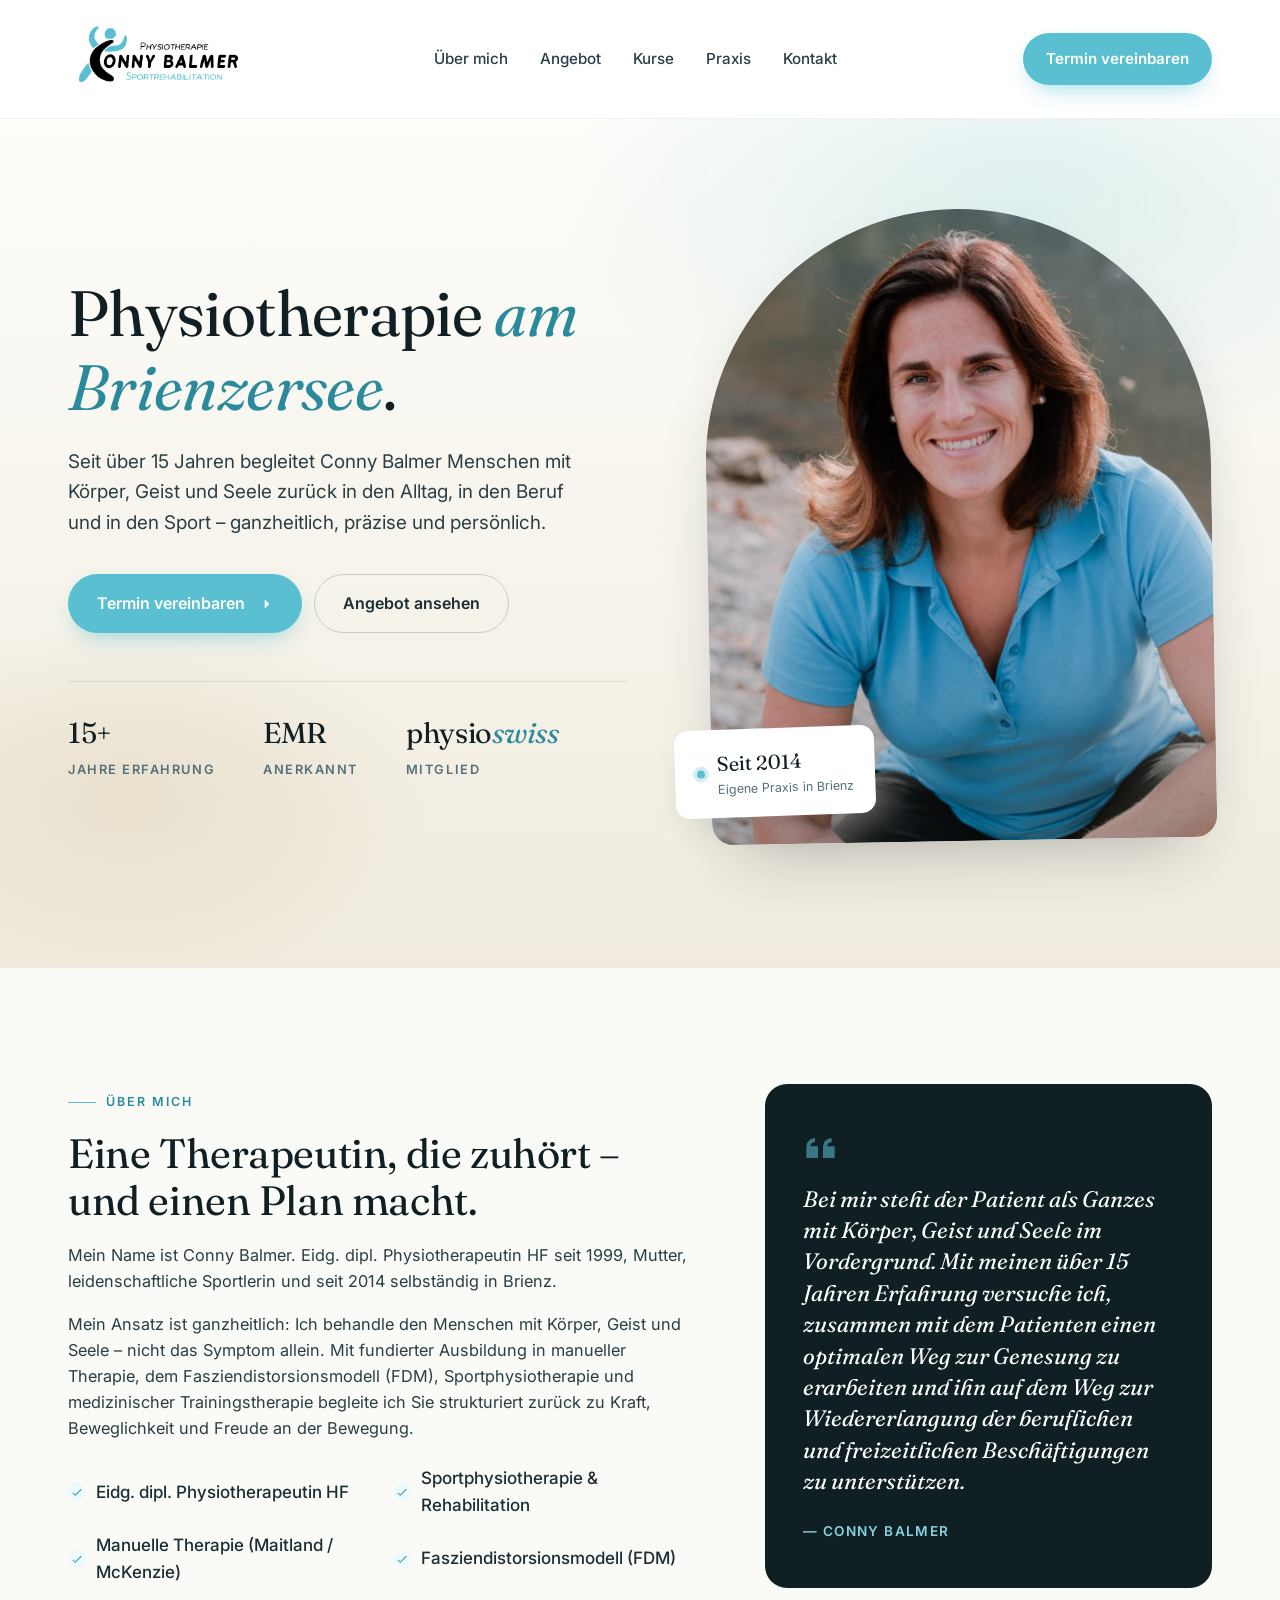
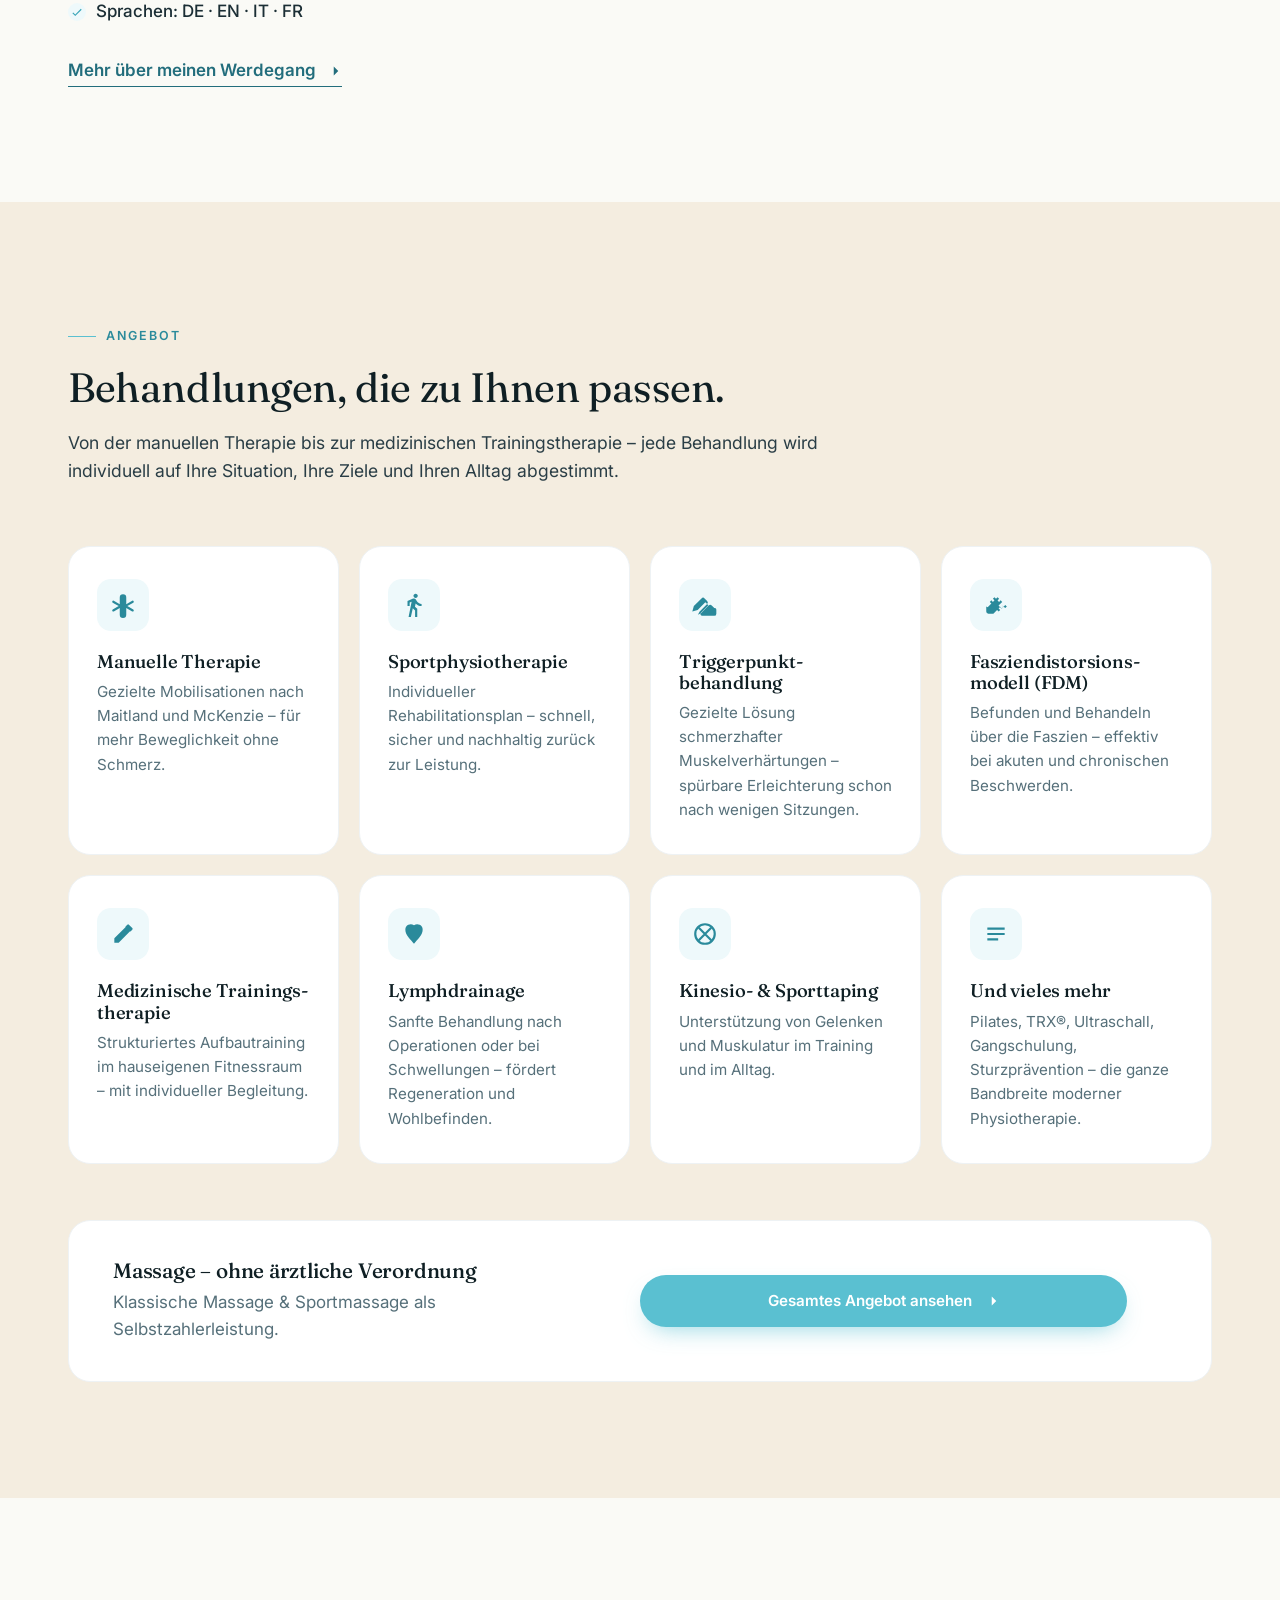
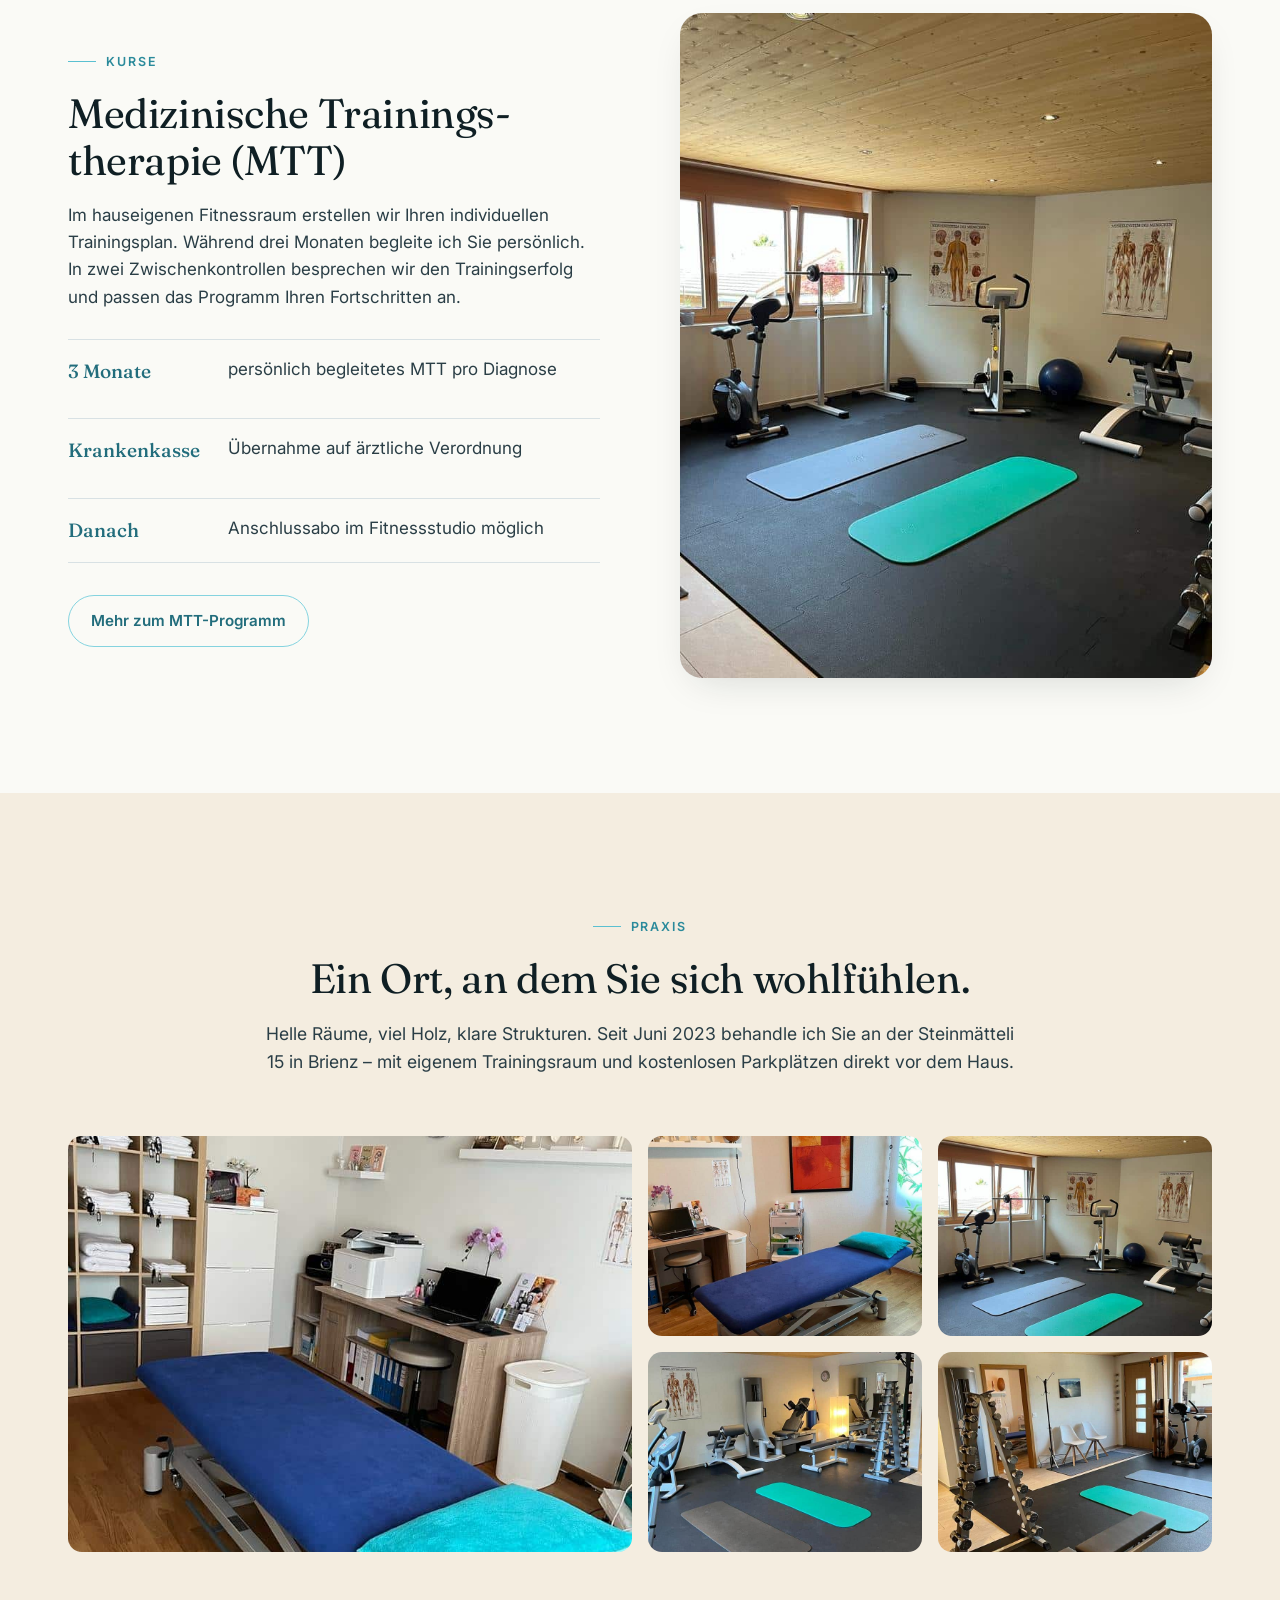
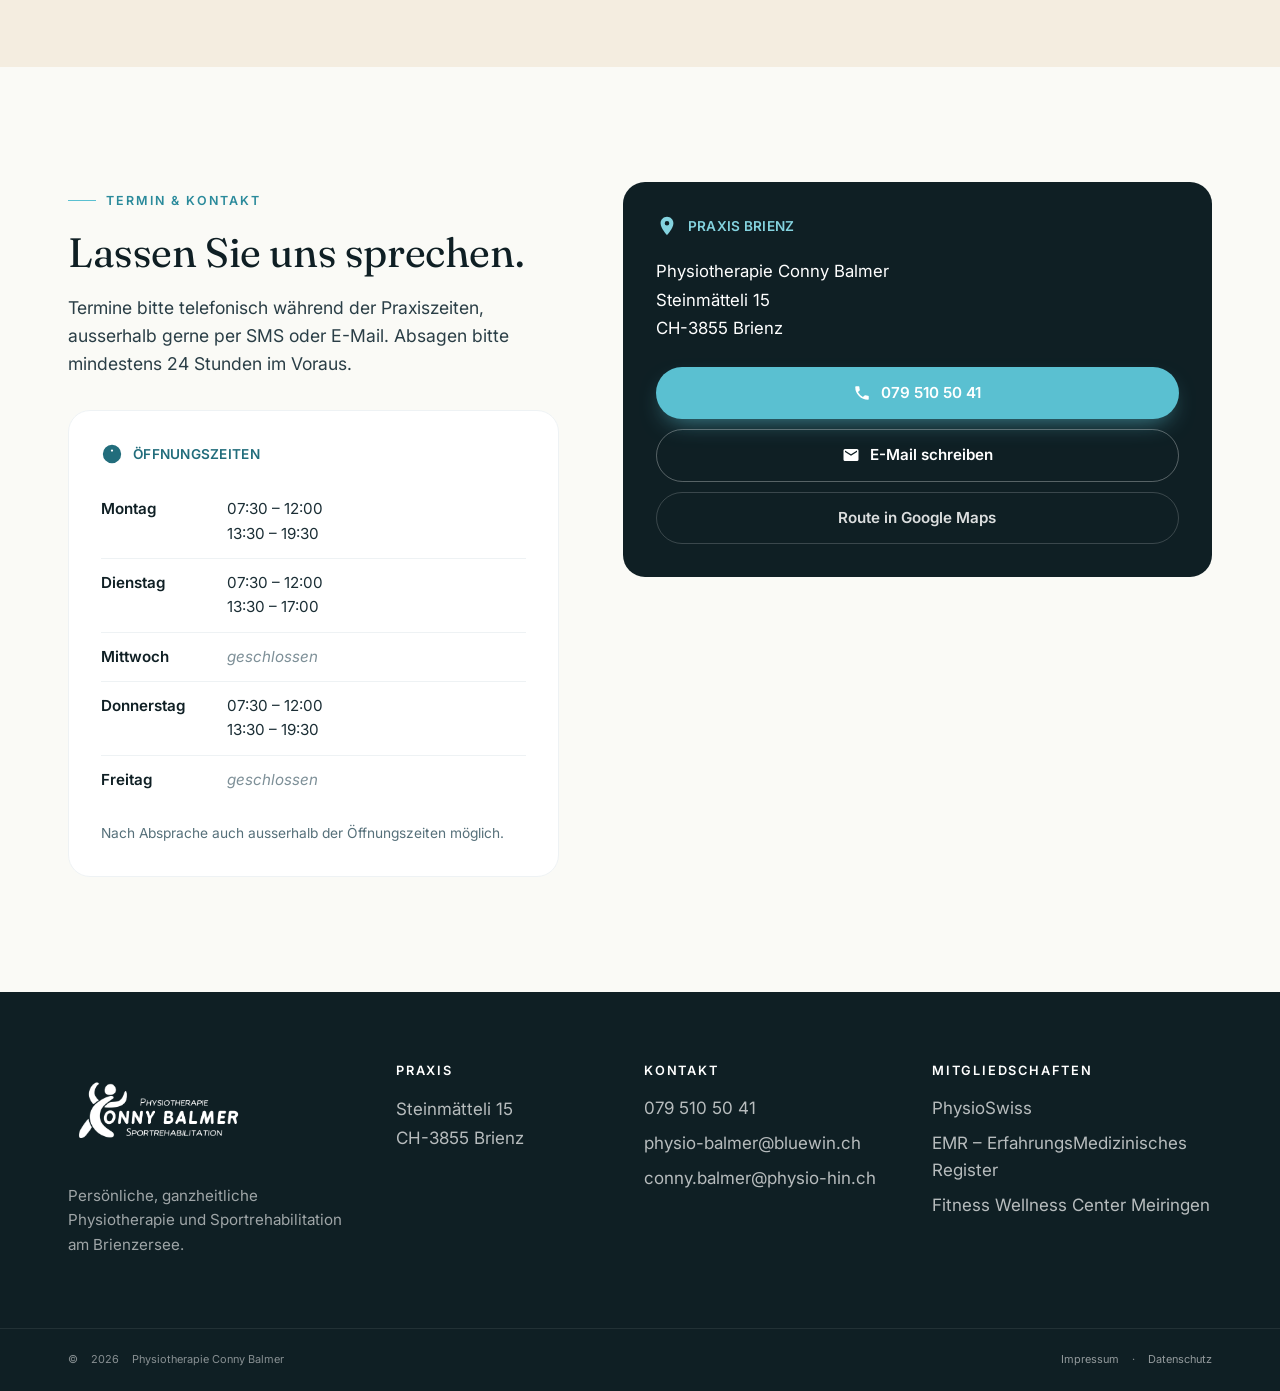
==== index.html @ 322801bf "Initial commit: Physio Balmer website Co-Authored-By: Claude Opus 4.7 (1M context) <noreply@anthropi" ====
<!doctype html>
<html lang="de">
  <head>
    <meta charset="utf-8" />
    <meta name="viewport" content="width=device-width, initial-scale=1" />
    <title>Physiotherapie Conny Balmer – Brienz | Bewegung, Rehabilitation & Sportphysio</title>
    <meta
      name="description"
      content="Physiotherapie Conny Balmer in Brienz am See – persönliche, ganzheitliche Behandlung. Sportrehabilitation, Manuelle Therapie, Triggerpunkt, MTT und mehr."
    />
    <link rel="icon" type="image/png" href="assets/images/logo.png" />
    <link rel="preconnect" href="https://fonts.googleapis.com" />
    <link rel="preconnect" href="https://fonts.gstatic.com" crossorigin />
    <link
      href="https://fonts.googleapis.com/css2?family=Fraunces:opsz,wght@9..144,300;9..144,400;9..144,500;9..144,600;9..144,700&family=Inter:wght@300;400;500;600;700&display=swap"
      rel="stylesheet"
    />
    <link rel="stylesheet" href="assets/styles.css" />
  </head>
  <body>
    <a class="skip-link" href="#main">Zum Inhalt springen</a>

    <header class="site-header" id="top">
      <div class="container site-header__inner">
        <a class="brand" href="#top" aria-label="Physiotherapie Conny Balmer – Startseite">
          <img src="assets/images/logo.png" alt="Physiotherapie Conny Balmer Logo" />
        </a>

        <nav class="nav" aria-label="Hauptnavigation">
          <ul class="nav__list">
            <li><a href="/uber-mich" data-page="Über mich">Über mich</a></li>
            <li><a href="angebot.html">Angebot</a></li>
            <li><a href="/kurse" data-page="Kurse">Kurse</a></li>
            <li><a href="/praxis" data-page="Praxis">Praxis</a></li>
            <li><a href="/kontakt" data-page="Kontakt">Kontakt</a></li>
          </ul>
        </nav>

        <a class="btn btn--primary nav__cta" href="/kontakt" data-page="Kontakt">
          Termin vereinbaren
        </a>

        <button class="nav__toggle" id="navToggle" aria-label="Menü öffnen" aria-expanded="false">
          <span></span><span></span><span></span>
        </button>
      </div>
      <div class="nav__mobile" id="navMobile" aria-hidden="true">
        <ul>
          <li><a href="/uber-mich" data-page="Über mich">Über mich</a></li>
          <li><a href="angebot.html">Angebot</a></li>
          <li><a href="/kurse" data-page="Kurse">Kurse</a></li>
          <li><a href="/praxis" data-page="Praxis">Praxis</a></li>
          <li><a href="/kontakt" data-page="Kontakt">Kontakt</a></li>
          <li><a class="btn btn--primary" href="/kontakt" data-page="Kontakt">Termin vereinbaren</a></li>
        </ul>
      </div>
    </header>

    <main id="main">
      <!-- HERO -->
      <section class="hero">
        <div class="hero__bg" aria-hidden="true"></div>
        <div class="container hero__grid">
          <div class="hero__content">
            <!-- <span class="eyebrow">Physiotherapie am Brienzersee</span> -->
            <h1 class="hero__title">
              Physiotherapie <em>am Brienzersee</em>.
            </h1>
            <p class="hero__lead">
              Seit über 15 Jahren begleitet Conny Balmer Menschen mit Körper, Geist und Seele
              zurück in den Alltag, in den Beruf und in den Sport – ganzheitlich, präzise
              und persönlich.
            </p>
            <div class="hero__actions">
              <a class="btn btn--primary btn--lg" href="#contact" data-scroll>
                Termin vereinbaren
                <svg viewBox="0 0 24 24" width="18" height="18" aria-hidden="true"><path fill="currentColor" d="M5 12h14m-6-6l6 6l-6 6"/></svg>
              </a>
              <a class="btn btn--ghost btn--lg" href="#services" data-scroll>
                Angebot ansehen
              </a>
            </div>

            <ul class="hero__meta">
              <li>
                <strong>15+</strong>
                <span>Jahre Erfahrung</span>
              </li>
              <li>
                <strong>EMR</strong>
                <span>Anerkannt</span>
              </li>
              <li>
                <strong>physio<i>swiss</i></strong>
                <span>Mitglied</span>
              </li>
            </ul>
          </div>

          <div class="hero__media">
            <div class="hero__photo">
              <img src="assets/images/conny-portrait.jpg" alt="Conny Balmer, eidg. dipl. Physiotherapeutin HF, am Brienzersee" />
            </div>
            <div class="hero__badge" aria-hidden="true">
              <div>
                <span class="hero__badge-num">Seit 2014</span>
                <span class="hero__badge-text">Eigene Praxis in Brienz</span>
              </div>
            </div>
          </div>
        </div>

        <a href="#about" class="hero__scroll" data-scroll aria-label="Weiter scrollen">
          <span></span>
        </a>
      </section>

      <!-- ABOUT -->
      <section class="about section" id="about">
        <div class="container about__grid">
          <div class="about__copy">
            <span class="eyebrow">Über mich</span>
            <h2 class="section__title">
              Eine Therapeutin, die zuhört – und einen Plan macht.
            </h2>
            <p class="lead">
              Mein Name ist Conny Balmer. Eidg. dipl. Physiotherapeutin HF seit 1999,
              Mutter, leidenschaftliche Sportlerin und seit 2014 selbständig in Brienz.
            </p>
            <p>
              Mein Ansatz ist ganzheitlich: Ich behandle den Menschen mit Körper, Geist
              und Seele – nicht das Symptom allein. Mit fundierter Ausbildung in
              manueller Therapie, dem Fasziendistorsionsmodell (FDM), Sportphysiotherapie
              und medizinischer Trainingstherapie begleite ich Sie strukturiert
              zurück zu Kraft, Beweglichkeit und Freude an der Bewegung.
            </p>

            <ul class="about__list">
              <li>
                <svg viewBox="0 0 24 24" aria-hidden="true"><path fill="currentColor" d="m9 16.2l-3.5-3.5l-1.4 1.4L9 19l11-11l-1.4-1.4z"/></svg>
                Eidg. dipl. Physiotherapeutin HF
              </li>
              <li>
                <svg viewBox="0 0 24 24" aria-hidden="true"><path fill="currentColor" d="m9 16.2l-3.5-3.5l-1.4 1.4L9 19l11-11l-1.4-1.4z"/></svg>
                Sportphysiotherapie & Rehabilitation
              </li>
              <li>
                <svg viewBox="0 0 24 24" aria-hidden="true"><path fill="currentColor" d="m9 16.2l-3.5-3.5l-1.4 1.4L9 19l11-11l-1.4-1.4z"/></svg>
                Manuelle Therapie (Maitland / McKenzie)
              </li>
              <li>
                <svg viewBox="0 0 24 24" aria-hidden="true"><path fill="currentColor" d="m9 16.2l-3.5-3.5l-1.4 1.4L9 19l11-11l-1.4-1.4z"/></svg>
                Fasziendistorsionsmodell (FDM)
              </li>
              <li>
                <svg viewBox="0 0 24 24" aria-hidden="true"><path fill="currentColor" d="m9 16.2l-3.5-3.5l-1.4 1.4L9 19l11-11l-1.4-1.4z"/></svg>
                Sprachen: DE · EN · IT · FR
              </li>
            </ul>

            <a class="link-arrow" href="/uber-mich" data-page="Über mich">
              Mehr über meinen Werdegang
              <svg viewBox="0 0 24 24" width="18" height="18" aria-hidden="true"><path fill="currentColor" d="M5 12h14m-6-6l6 6l-6 6"/></svg>
            </a>
          </div>

          <aside class="about__card">
            <div class="about__quote">
              <svg viewBox="0 0 24 24" width="40" height="40" aria-hidden="true" class="about__quote-mark">
                <path fill="currentColor" d="M7.17 6A5.17 5.17 0 0 0 2 11.17V18h7v-7H4.5A2.67 2.67 0 0 1 7.17 8.5V6Zm10 0A5.17 5.17 0 0 0 12 11.17V18h7v-7h-4.5a2.67 2.67 0 0 1 2.67-2.5V6Z"/>
              </svg>
              <blockquote>
                Bei mir steht der Patient als Ganzes mit Körper, Geist und Seele im
Vordergrund. Mit meinen über 15 Jahren Erfahrung versuche ich,
zusammen mit dem Patienten einen optimalen Weg zur Genesung zu
erarbeiten und ihn auf dem Weg zur Wiedererlangung der beruflichen und freizeitlichen Beschäftigungen zu unterstützen.


              </blockquote>
              <cite>— Conny Balmer</cite>
            </div>
          </aside>
        </div>
      </section>

      <!-- SERVICES -->
      <section class="services section section--alt" id="services">
        <div class="container">
          <div class="section__head">
            <span class="eyebrow">Angebot</span>
            <h2 class="section__title">
              Behandlungen, die zu Ihnen passen.
            </h2>
            <p class="section__lead">
              Von der manuellen Therapie bis zur medizinischen Trainingstherapie –
              jede Behandlung wird individuell auf Ihre Situation, Ihre Ziele und
              Ihren Alltag abgestimmt.
            </p>
          </div>

          <div class="services__grid">
            <article class="service-card">
              <div class="service-card__icon">
                <svg viewBox="0 0 24 24" aria-hidden="true"><path fill="currentColor" d="M12 2a3 3 0 0 1 3 3v6.27l5.5-3.18a1 1 0 0 1 1 1.73L16 13l5.5 3.18a1 1 0 0 1-1 1.73L15 14.73V21a3 3 0 0 1-6 0v-6.27l-5.5 3.18a1 1 0 0 1-1-1.73L8 13L2.5 9.82a1 1 0 0 1 1-1.73L9 11.27V5a3 3 0 0 1 3-3Z"/></svg>
              </div>
              <h3>Manuelle Therapie</h3>
              <p>Gezielte Mobilisationen nach Maitland und McKenzie – für mehr Beweglichkeit ohne Schmerz.</p>
            </article>

            <article class="service-card">
              <div class="service-card__icon">
                <svg viewBox="0 0 24 24" aria-hidden="true"><path fill="currentColor" d="M13.5 5.5c1.1 0 2-.9 2-2s-.9-2-2-2s-2 .9-2 2s.9 2 2 2ZM9.8 8.9L7 23h2.1l1.8-8l2.1 2v6h2v-7.5l-2.1-2l.6-3C14.8 12 16.8 13 19 13v-2c-1.9 0-3.5-1-4.3-2.4l-1-1.6c-.4-.6-1-1-1.7-1c-.3 0-.5.1-.8.1L6 8.3V13h2V9.6l1.8-.7"/></svg>
              </div>
              <h3>Sportphysiotherapie</h3>
              <p>Individueller Rehabilitationsplan – schnell, sicher und nachhaltig zurück zur Leistung.</p>
            </article>

            <article class="service-card">
              <div class="service-card__icon">
                <svg viewBox="0 0 24 24" aria-hidden="true"><path fill="currentColor" d="M20.57 14.86l-2.36-2.36a2 2 0 0 0-2.83 0l-7.07 7.07l-2.83 1.41l1.42-2.83l7.07-7.07a2 2 0 0 0 0-2.83L11.6 5.9a2 2 0 0 0-2.83 0l-7.07 7.07l-1.41 4.95l4.95-1.42L12.3 9.42l2.83 2.83l-7.07 7.07A2 2 0 0 0 9.46 22h11a2 2 0 0 0 2-2v-3.6a2 2 0 0 0-.59-1.41Z"/></svg>
              </div>
              <h3>Triggerpunkt­behandlung</h3>
              <p>Gezielte Lösung schmerzhafter Muskelverhärtungen – spürbare Erleichterung schon nach wenigen Sitzungen.</p>
            </article>

            <article class="service-card">
              <div class="service-card__icon">
                <svg viewBox="0 0 24 24" aria-hidden="true"><path fill="currentColor" d="M20.57 14.86L22 13.43l-1.43-1.43l-3.4 3.4l-2.84-2.84l3.4-3.4L16.3 7.73L14.86 9.16l-1.43-1.42l1.44-1.44L13.43 4.86L12 6.29l-1.43-1.43l-1.43 1.43l1.43 1.43l-1.43 1.43L7.71 7.71L6.29 9.14l1.43 1.43L4.29 14L3 13.43V18a2 2 0 0 0 2 2h4.57L13 16.57l1.43 1.43l1.43-1.43l-1.43-1.43l1.43-1.43l1.43 1.43l1.43-1.43l-1.43-1.43Z"/></svg>
              </div>
              <h3>Fasziendistorsions­modell (FDM)</h3>
              <p>Befunden und Behandeln über die Faszien – effektiv bei akuten und chronischen Beschwerden.</p>
            </article>

            <article class="service-card">
              <div class="service-card__icon">
                <svg viewBox="0 0 24 24" aria-hidden="true"><path fill="currentColor" d="M20.57 6.57L17.43 3.43A1 1 0 0 0 16 3.43l-1.43 1.42a1 1 0 0 0 0 1.43l3.14 3.14a1 1 0 0 0 1.43 0L20.57 8a1 1 0 0 0 0-1.43ZM4 16v4h4l11.41-11.41l-4-4L4 16Z"/></svg>
              </div>
              <h3>Medizinische Trainings­therapie</h3>
              <p>Strukturiertes Aufbautraining im hauseigenen Fitnessraum – mit individueller Begleitung.</p>
            </article>

            <article class="service-card">
              <div class="service-card__icon">
                <svg viewBox="0 0 24 24" aria-hidden="true"><path fill="currentColor" d="M12 21C9 17 4 13 4 8a5 5 0 0 1 8-4a5 5 0 0 1 8 4c0 5-5 9-8 13Z"/></svg>
              </div>
              <h3>Lymphdrainage</h3>
              <p>Sanfte Behandlung nach Operationen oder bei Schwellungen – fördert Regeneration und Wohlbefinden.</p>
            </article>

            <article class="service-card">
              <div class="service-card__icon">
                <svg viewBox="0 0 24 24" aria-hidden="true"><path fill="currentColor" d="M6.5 6.5L17.5 17.5M17.5 6.5L6.5 17.5" stroke="currentColor" stroke-width="2" stroke-linecap="round"/><circle cx="12" cy="12" r="9" stroke="currentColor" stroke-width="2" fill="none"/></svg>
              </div>
              <h3>Kinesio- & Sporttaping</h3>
              <p>Unterstützung von Gelenken und Muskulatur im Training und im Alltag.</p>
            </article>

            <article class="service-card">
              <div class="service-card__icon">
                <svg viewBox="0 0 24 24" aria-hidden="true"><path fill="currentColor" d="M4 6h16v2H4Zm0 5h16v2H4Zm0 5h10v2H4Z"/></svg>
              </div>
              <h3>Und vieles mehr</h3>
              <p>Pilates, TRX®, Ultraschall, Gangschulung, Sturzprävention – die ganze Bandbreite moderner Physiotherapie.</p>
            </article>
          </div>

          <div class="services__cta">
            <div>
              <h3>Massage – ohne ärztliche Verordnung</h3>
              <p>Klassische Massage & Sportmassage als Selbstzahlerleistung.</p>
            </div>
            <a class="btn btn--primary" href="angebot.html">
              Gesamtes Angebot ansehen
              <svg viewBox="0 0 24 24" width="18" height="18" aria-hidden="true"><path fill="currentColor" d="M5 12h14m-6-6l6 6l-6 6"/></svg>
            </a>
          </div>
        </div>
      </section>

      <!-- COURSES -->
      <section class="courses section" id="courses">
        <div class="container courses__grid">
          <div class="courses__copy">
            <span class="eyebrow">Kurse</span>
            <h2 class="section__title">
              Medizinische Trainings­therapie (MTT)
            </h2>
            <p>
              Im hauseigenen Fitnessraum erstellen wir Ihren individuellen Trainingsplan.
              Während drei Monaten begleite ich Sie persönlich. In zwei
              Zwischenkontrollen besprechen wir den Trainingserfolg und passen das
              Programm Ihren Fortschritten an.
            </p>
            <ul class="courses__list">
              <li>
                <strong>3 Monate</strong>
                <span>persönlich begleitetes MTT pro Diagnose</span>
              </li>
              <li>
                <strong>Krankenkasse</strong>
                <span>Übernahme auf ärztliche Verordnung</span>
              </li>
              <li>
                <strong>Danach</strong>
                <span>Anschlussabo im Fitness­studio möglich</span>
              </li>
            </ul>
            <a class="btn btn--outline" href="/kurse" data-page="Kurse">
              Mehr zum MTT-Programm
            </a>
          </div>
          <div class="courses__media">
            <img src="assets/images/praxis-5.jpg" alt="Trainingsraum mit Geräten für medizinische Trainingstherapie" />
          </div>
        </div>
      </section>

      <!-- PRAXIS GALLERY -->
      <section class="praxis section section--alt" id="praxis">
        <div class="container">
          <div class="section__head section__head--center">
            <span class="eyebrow">Praxis</span>
            <h2 class="section__title">Ein Ort, an dem Sie sich wohlfühlen.</h2>
            <p class="section__lead">
              Helle Räume, viel Holz, klare Strukturen. Seit Juni 2023 behandle ich
              Sie an der Steinmätteli 15 in Brienz – mit eigenem Trainingsraum und
              kostenlosen Parkplätzen direkt vor dem Haus.
            </p>
          </div>

          <div class="gallery">
            <figure class="gallery__item gallery__item--lg">
              <img src="assets/images/praxis-1.jpg" alt="Behandlungsraum mit Therapieliege" loading="lazy" />
            </figure>
            <figure class="gallery__item">
              <img src="assets/images/praxis-3.jpg" alt="Behandlungsraum mit Anatomie-Modellen" loading="lazy" />
            </figure>
            <figure class="gallery__item">
              <img src="assets/images/praxis-5.jpg" alt="Trainingsraum mit Fitnessgeräten" loading="lazy" />
            </figure>
            <figure class="gallery__item">
              <img src="assets/images/praxis-4.jpg" alt="Empfangs- und Beratungsbereich" loading="lazy" />
            </figure>
            <figure class="gallery__item">
              <img src="assets/images/praxis-6.jpg" alt="Detailansicht der Praxisräume" loading="lazy" />
            </figure>
          </div>
        </div>
      </section>

      <!-- CONTACT + HOURS -->
      <section class="contact section" id="contact">
        <div class="container contact__grid">
          <div class="contact__intro">
            <span class="eyebrow">Termin & Kontakt</span>
            <h2 class="section__title">Lassen Sie uns sprechen.</h2>
            <p class="section__lead">
              Termine bitte telefonisch während der Praxiszeiten, ausserhalb gerne per
              SMS oder E-Mail. Absagen bitte mindestens 24 Stunden im Voraus.
            </p>

            <article class="contact-card">
              <h3>
                <svg viewBox="0 0 24 24" width="22" height="22" aria-hidden="true"><path fill="currentColor" d="M11 17h2v-6h-2v6Zm1-15a10 10 0 1 0 .01 20.01A10 10 0 0 0 12 2Zm0 5a1.25 1.25 0 1 1 0 2.5A1.25 1.25 0 0 1 12 7Z"/></svg>
                Öffnungszeiten
              </h3>
              <ul class="hours">
                <li><span>Montag</span><span>07:30 – 12:00<br/>13:30 – 19:30</span></li>
                <li><span>Dienstag</span><span>07:30 – 12:00<br/>13:30 – 17:00</span></li>
                <li><span>Mittwoch</span><span class="hours__closed">geschlossen</span></li>
                <li><span>Donnerstag</span><span>07:30 – 12:00<br/>13:30 – 19:30</span></li>
                <li><span>Freitag</span><span class="hours__closed">geschlossen</span></li>
              </ul>
              <p class="contact-card__note">Nach Absprache auch ausserhalb der Öffnungszeiten möglich.</p>
            </article>
          </div>

          <div class="contact__cards">
            <article class="contact-card contact-card--accent">
              <h3>
                <svg viewBox="0 0 24 24" width="22" height="22" aria-hidden="true"><path fill="currentColor" d="M12 2C8.13 2 5 5.13 5 9c0 5.25 7 13 7 13s7-7.75 7-13c0-3.87-3.13-7-7-7Zm0 9.5A2.5 2.5 0 1 1 12 6.5a2.5 2.5 0 0 1 0 5Z"/></svg>
                Praxis Brienz
              </h3>
              <address>
                Physiotherapie Conny Balmer<br />
                Steinmätteli 15<br />
                CH-3855 Brienz
              </address>

              <div class="contact-card__actions">
                <a class="btn btn--primary btn--full" href="tel:+41795105041">
                  <svg viewBox="0 0 24 24" width="18" height="18" aria-hidden="true"><path fill="currentColor" d="M6.62 10.79a15.05 15.05 0 0 0 6.59 6.59l2.2-2.2a1 1 0 0 1 1.02-.24a11.36 11.36 0 0 0 3.57.57a1 1 0 0 1 1 1V20a1 1 0 0 1-1 1A17 17 0 0 1 3 4a1 1 0 0 1 1-1h3.5a1 1 0 0 1 1 1a11.36 11.36 0 0 0 .57 3.57a1 1 0 0 1-.24 1.02l-2.21 2.2Z"/></svg>
                  079 510 50 41
                </a>
                <a class="btn btn--outline btn--full" href="mailto:physio-balmer@bluewin.ch">
                  <svg viewBox="0 0 24 24" width="18" height="18" aria-hidden="true"><path fill="currentColor" d="M20 4H4a2 2 0 0 0-2 2v12a2 2 0 0 0 2 2h16a2 2 0 0 0 2-2V6a2 2 0 0 0-2-2Zm0 4l-8 5l-8-5V6l8 5l8-5v2Z"/></svg>
                  E-Mail schreiben
                </a>
                <a class="btn btn--ghost btn--full" href="https://www.google.com/maps/search/?api=1&query=Steinm%C3%A4tteli+15+Brienz" target="_blank" rel="noopener">
                  Route in Google Maps
                </a>
              </div>
            </article>
          </div>
        </div>
      </section>
    </main>

    <footer class="site-footer">
      <div class="container site-footer__inner">
        <div class="site-footer__brand">
          <img src="assets/images/logo.png" alt="Physiotherapie Conny Balmer" />
          <p>
            Persönliche, ganzheitliche Physiotherapie und Sport­rehabilitation
            am Brienzersee.
          </p>
        </div>

        <div class="site-footer__col">
          <h4>Praxis</h4>
          <address>
            Steinmätteli 15<br/>
            CH-3855 Brienz
          </address>
        </div>

        <div class="site-footer__col">
          <h4>Kontakt</h4>
          <ul>
            <li><a href="tel:+41795105041">079 510 50 41</a></li>
            <li><a href="mailto:physio-balmer@bluewin.ch">physio-balmer@bluewin.ch</a></li>
            <li><a href="mailto:conny.balmer@physio-hin.ch">conny.balmer@physio-hin.ch</a></li>
          </ul>
        </div>

        <div class="site-footer__col">
          <h4>Mitgliedschaften</h4>
          <ul>
            <li><a href="https://www.physioswiss.ch" target="_blank" rel="noopener">PhysioSwiss</a></li>
            <li><a href="https://www.emr.ch" target="_blank" rel="noopener">EMR – ErfahrungsMedizinisches Register</a></li>
            <li><a href="https://www.fitnesswellness.ch" target="_blank" rel="noopener">Fitness Wellness Center Meiringen</a></li>
          </ul>
        </div>
      </div>

      <div class="site-footer__bar">
        <div class="container site-footer__bar-inner">
          <small>© <span id="year"></span> Physiotherapie Conny Balmer</small>
          <small>
            <a href="/impressum" data-page="Impressum">Impressum</a>
            <span aria-hidden="true">·</span>
            <a href="/datenschutz" data-page="Datenschutz">Datenschutz</a>
          </small>
        </div>
      </div>
    </footer>

    <!-- Toast for not-yet-implemented links -->
    <div id="toast" class="toast" role="status" aria-live="polite"></div>

    <script src="assets/main.js"></script>
  </body>
</html>
---- assets/styles.css ----
/* ============================================================
   Physiotherapie Conny Balmer — modern redesign
   ============================================================ */

:root {
  /* Brand palette — primary #5AC0D1 */
  --teal-50:  #eef9fb;
  --teal-100: #d6f1f6;
  --teal-200: #aee3ec;
  --teal-300: #84d3df;
  --teal-400: #5AC0D1;      /* Primary brand colour */
  --teal-500: #3aa6b8;
  --teal-600: #2a8a9b;
  --teal-700: #226d7c;
  --teal-800: #1c5663;

  /* Neutrals */
  --ink: #0f1f24;
  --ink-2: #1b2e35;
  --slate-700: #2a3e46;
  --slate-500: #56707a;
  --slate-400: #7e9098;
  --slate-300: #b5c2c7;
  --slate-200: #d8e1e4;
  --slate-100: #eef2f4;
  --paper: #fafaf6;
  --paper-warm: #f4ede0;
  --white: #ffffff;

  /* Accent */
  --sand: #efe6d4;
  --sand-deep: #d6c4a1;

  /* Type */
  --ff-display: "Fraunces", Georgia, "Times New Roman", serif;
  --ff-body: "Inter", -apple-system, BlinkMacSystemFont, "Segoe UI", Roboto, sans-serif;

  /* Layout */
  --container: 1200px;
  --radius-sm: 8px;
  --radius: 14px;
  --radius-lg: 22px;
  --radius-xl: 32px;

  /* Shadow */
  --shadow-sm: 0 2px 6px rgba(15, 31, 36, 0.06);
  --shadow: 0 14px 40px -16px rgba(15, 31, 36, 0.18);
  --shadow-lg: 0 30px 70px -28px rgba(15, 31, 36, 0.32);

  --easing: cubic-bezier(.22, .61, .36, 1);
}

* { box-sizing: border-box; }
*::before, *::after { box-sizing: border-box; }

html { scroll-behavior: smooth; -webkit-text-size-adjust: 100%; }
body {
  margin: 0;
  font-family: var(--ff-body);
  font-size: 17px;
  line-height: 1.6;
  color: var(--ink-2);
  background: var(--paper);
  -webkit-font-smoothing: antialiased;
  -moz-osx-font-smoothing: grayscale;
}

img { max-width: 100%; display: block; }
a { color: inherit; text-decoration: none; }
button { font: inherit; }

.container {
  width: 100%;
  max-width: var(--container);
  margin: 0 auto;
  padding: 0 28px;
}

.skip-link {
  position: absolute;
  top: -100px;
  left: 8px;
  background: var(--ink);
  color: #fff;
  padding: 8px 14px;
  border-radius: 6px;
  z-index: 999;
}
.skip-link:focus { top: 8px; }

/* ===== Typography ===== */
h1, h2, h3, h4 {
  font-family: var(--ff-display);
  font-weight: 500;
  color: var(--ink);
  margin: 0 0 0.5em;
  letter-spacing: -0.01em;
  line-height: 1.15;
}
h1 { font-size: clamp(2.4rem, 5vw, 4rem); font-weight: 400; }
h2 { font-size: clamp(1.8rem, 3.2vw, 2.6rem); font-weight: 400; }
h3 { font-size: 1.25rem; }
p { margin: 0 0 1em; }

.eyebrow {
  display: inline-flex;
  align-items: center;
  gap: 10px;
  font-family: var(--ff-body);
  font-size: 0.78rem;
  font-weight: 600;
  letter-spacing: 0.16em;
  text-transform: uppercase;
  color: var(--teal-600);
  margin-bottom: 18px;
}
.eyebrow::before {
  content: "";
  width: 28px;
  height: 1px;
  background: var(--teal-400);
}

.lead { font-size: 1.1rem; color: var(--slate-700); }

em {
  font-style: italic;
  color: var(--teal-600);
  font-family: var(--ff-display);
  font-weight: 400;
}

/* ===== Announce bar ===== */
.announce {
  background: var(--ink);
  color: rgba(255,255,255,0.85);
  font-size: 0.83rem;
  border-bottom: 1px solid rgba(255,255,255,0.06);
}
.announce__inner {
  display: flex;
  align-items: center;
  justify-content: center;
  gap: 18px;
  flex-wrap: wrap;
  padding: 10px 28px;
}
.announce__item {
  display: inline-flex;
  align-items: center;
  gap: 8px;
  color: rgba(255,255,255,0.82);
}
.announce__link:hover { color: var(--teal-300); }
.announce__divider {
  width: 1px;
  height: 14px;
  background: rgba(255,255,255,0.18);
}

/* ===== Header ===== */
.site-header {
  position: sticky;
  top: 0;
  z-index: 80;
  background: rgba(255,255,255,0.92);
  backdrop-filter: saturate(160%) blur(14px);
  -webkit-backdrop-filter: saturate(160%) blur(14px);
  border-bottom: 1px solid rgba(15, 31, 36, 0.06);
  transition: box-shadow 0.3s var(--easing);
}
.site-header.is-scrolled { box-shadow: 0 4px 20px -8px rgba(15, 31, 36, 0.12); }

.site-header__inner {
  display: flex;
  align-items: center;
  justify-content: space-between;
  gap: 24px;
  padding-top: 8px;
  padding-bottom: 8px;
}

.brand img {
  height: 102px;
  width: auto;
  display: block;
  transition: height 0.3s var(--easing);
}
.site-header.is-scrolled .brand img { height: 60px; }
@media (max-width: 820px) {
  .brand img { height: 56px; }
  .site-header.is-scrolled .brand img { height: 48px; }
}

.nav__list {
  list-style: none;
  margin: 0;
  padding: 0;
  display: flex;
  gap: 32px;
}
.nav__list a {
  font-weight: 500;
  font-size: 0.95rem;
  color: var(--slate-700);
  position: relative;
  padding: 4px 0;
  transition: color 0.2s;
}
.nav__list a::after {
  content: "";
  position: absolute;
  left: 0;
  bottom: 0;
  width: 0;
  height: 2px;
  background: var(--teal-400);
  transition: width 0.3s var(--easing);
}
.nav__list a:hover { color: var(--teal-600); }
.nav__list a:hover::after { width: 100%; }

.nav__toggle {
  display: none;
  background: transparent;
  border: 0;
  width: 44px;
  height: 44px;
  cursor: pointer;
  padding: 8px;
  position: relative;
}
.nav__toggle span {
  display: block;
  width: 24px;
  height: 2px;
  background: var(--ink);
  margin: 5px auto;
  transition: transform 0.25s var(--easing), opacity 0.25s var(--easing);
}
.nav__toggle[aria-expanded="true"] span:nth-child(1) { transform: translateY(7px) rotate(45deg); }
.nav__toggle[aria-expanded="true"] span:nth-child(2) { opacity: 0; }
.nav__toggle[aria-expanded="true"] span:nth-child(3) { transform: translateY(-7px) rotate(-45deg); }

.nav__mobile {
  display: none;
  position: absolute;
  left: 0;
  right: 0;
  background: #fff;
  border-bottom: 1px solid var(--slate-100);
  max-height: 0;
  overflow: hidden;
  transition: max-height 0.35s var(--easing);
}
.nav__mobile.is-open { max-height: 600px; }
.nav__mobile ul {
  list-style: none;
  margin: 0;
  padding: 16px 28px 28px;
  display: flex;
  flex-direction: column;
  gap: 4px;
}
.nav__mobile a {
  display: block;
  padding: 14px 0;
  font-weight: 500;
  color: var(--slate-700);
  border-bottom: 1px solid var(--slate-100);
}
.nav__mobile a.btn { border: 0; margin-top: 12px; }

/* ===== Buttons ===== */
.btn {
  display: inline-flex;
  align-items: center;
  justify-content: center;
  gap: 10px;
  padding: 13px 22px;
  font-family: var(--ff-body);
  font-weight: 600;
  font-size: 0.95rem;
  border-radius: 999px;
  border: 1.5px solid transparent;
  cursor: pointer;
  text-align: center;
  transition: transform 0.2s var(--easing), background-color 0.2s, color 0.2s, border-color 0.2s, box-shadow 0.25s;
  white-space: nowrap;
}
.btn:hover { transform: translateY(-1px); }
.btn:active { transform: translateY(0); }

.btn--primary {
  background: var(--teal-400);
  color: #fff;
  box-shadow: 0 10px 24px -10px rgba(90, 192, 209, 0.7);
}
.btn--primary:hover { background: var(--teal-500); }

.btn--outline {
  background: transparent;
  color: var(--teal-700);
  border-color: var(--teal-300);
}
.btn--outline:hover {
  background: var(--teal-50);
  border-color: var(--teal-500);
}

.btn--ghost {
  background: transparent;
  color: var(--ink-2);
  border-color: rgba(15, 31, 36, 0.18);
}
.btn--ghost:hover {
  background: var(--ink);
  color: #fff;
  border-color: var(--ink);
}

.btn--lg { padding: 16px 28px; font-size: 1rem; }
.btn--full { width: 100%; }

.link-arrow {
  display: inline-flex;
  align-items: center;
  gap: 8px;
  font-weight: 600;
  color: var(--teal-700);
  border-bottom: 1px solid currentColor;
  padding-bottom: 2px;
  transition: gap 0.25s var(--easing);
}
.link-arrow:hover { gap: 14px; color: var(--teal-800); }

/* ===== Sections ===== */
.section { padding: clamp(72px, 9vw, 130px) 0; position: relative; }
.section--alt { background: var(--paper-warm); }

.section__head { max-width: 760px; margin-bottom: 60px; }
.section__head--center { margin-left: auto; margin-right: auto; text-align: center; }
.section__title { margin-bottom: 18px; }
.section__lead { font-size: 1.1rem; color: var(--slate-700); margin: 0; }

/* ===== HERO ===== */
.hero {
  position: relative;
  padding: clamp(48px, 7vw, 90px) 0 clamp(80px, 10vw, 130px);
  overflow: hidden;
  background: linear-gradient(180deg, #fdfdfa 0%, #f0ebde 100%);
}

.hero__bg {
  position: absolute;
  inset: 0;
  pointer-events: none;
  background:
    radial-gradient(60% 50% at 80% 10%, rgba(91, 186, 196, 0.18) 0%, transparent 60%),
    radial-gradient(40% 35% at 10% 80%, rgba(214, 196, 161, 0.35) 0%, transparent 60%);
}

.hero__grid {
  display: grid;
  grid-template-columns: 1.05fr 0.95fr;
  gap: 80px;
  align-items: center;
  position: relative;
}

.hero__content { position: relative; z-index: 2; }

.hero__title {
  margin-top: 8px;
  margin-bottom: 24px;
}

.hero__lead {
  font-size: 1.18rem;
  color: var(--slate-700);
  max-width: 520px;
  margin-bottom: 36px;
}

.hero__actions {
  display: flex;
  flex-wrap: wrap;
  gap: 12px;
  margin-bottom: 48px;
}

.hero__meta {
  list-style: none;
  margin: 0;
  padding: 0;
  display: flex;
  flex-wrap: wrap;
  gap: 36px 48px;
  border-top: 1px solid rgba(15, 31, 36, 0.1);
  padding-top: 28px;
}
.hero__meta li {
  display: flex;
  flex-direction: column;
  gap: 4px;
}
.hero__meta strong {
  font-family: var(--ff-display);
  font-size: 1.8rem;
  font-weight: 400;
  color: var(--ink);
  letter-spacing: -0.01em;
}
.hero__meta strong i {
  font-style: italic;
  color: var(--teal-600);
}
.hero__meta span {
  font-size: 0.8rem;
  font-weight: 600;
  text-transform: uppercase;
  letter-spacing: 0.12em;
  color: var(--slate-500);
}

.hero__media {
  position: relative;
}

.hero__photo {
  position: relative;
  border-radius: 280px 280px 24px 24px;
  overflow: hidden;
  aspect-ratio: 4 / 5;
  box-shadow: var(--shadow-lg);
  background: var(--teal-100);
  transform: rotate(-1deg);
}
.hero__photo::after {
  content: "";
  position: absolute;
  inset: 0;
  background: linear-gradient(180deg, transparent 60%, rgba(15, 31, 36, 0.18));
}
.hero__photo img {
  width: 100%;
  height: 100%;
  object-fit: cover;
  object-position: center 25%;
}

.hero__badge {
  position: absolute;
  bottom: 24px;
  left: -32px;
  background: #fff;
  padding: 18px 22px;
  border-radius: var(--radius);
  box-shadow: var(--shadow);
  display: flex;
  align-items: center;
  gap: 12px;
  transform: rotate(-2deg);
}
.hero__badge::before {
  content: "";
  width: 8px;
  height: 8px;
  background: var(--teal-400);
  border-radius: 50%;
  box-shadow: 0 0 0 4px rgba(91, 186, 196, 0.25);
}
.hero__badge-num {
  display: block;
  font-family: var(--ff-display);
  font-size: 1.25rem;
  color: var(--ink);
}
.hero__badge-text {
  display: block;
  font-size: 0.78rem;
  color: var(--slate-500);
}

.hero__scroll {
  position: absolute;
  bottom: 24px;
  left: 50%;
  transform: translateX(-50%);
  width: 28px;
  height: 44px;
  border: 1.5px solid rgba(15, 31, 36, 0.25);
  border-radius: 14px;
  display: none;
  align-items: flex-start;
  justify-content: center;
  padding-top: 8px;
}
.hero__scroll span {
  width: 3px;
  height: 8px;
  background: var(--teal-500);
  border-radius: 2px;
  animation: scroll 1.8s var(--easing) infinite;
}
@keyframes scroll {
  0% { transform: translateY(0); opacity: 1; }
  60% { transform: translateY(14px); opacity: 0; }
  100% { transform: translateY(0); opacity: 0; }
}

/* ===== About ===== */
.about__grid {
  display: grid;
  grid-template-columns: 1.4fr 1fr;
  gap: 72px;
  align-items: start;
}
.about__copy p { font-size: 1.02rem; color: var(--slate-700); }

.about__list {
  list-style: none;
  margin: 24px 0 32px;
  padding: 0;
  display: grid;
  grid-template-columns: 1fr 1fr;
  gap: 12px 24px;
}
.about__list li {
  display: flex;
  align-items: center;
  gap: 10px;
  font-weight: 500;
  color: var(--ink-2);
}
.about__list svg {
  flex-shrink: 0;
  width: 18px;
  height: 18px;
  color: var(--teal-500);
  background: var(--teal-50);
  border-radius: 50%;
  padding: 2px;
}

.about__card {
  position: sticky;
  top: 120px;
}
.about__quote {
  background: var(--ink);
  color: rgba(255,255,255,0.92);
  padding: 44px 38px;
  border-radius: var(--radius-lg);
  position: relative;
  overflow: hidden;
}
.about__quote::before {
  content: "";
  position: absolute;
  inset: -50% -50% auto auto;
  width: 220px;
  height: 220px;
  background: radial-gradient(circle, rgba(91, 186, 196, 0.4), transparent 70%);
}
.about__quote-mark { color: var(--teal-400); opacity: 0.55; margin-bottom: 8px; }
.about__quote blockquote {
  font-family: var(--ff-display);
  font-size: 1.4rem;
  font-weight: 400;
  font-style: italic;
  line-height: 1.4;
  margin: 0 0 20px;
  color: #fff;
}
.about__quote cite {
  font-style: normal;
  font-size: 0.85rem;
  font-weight: 600;
  letter-spacing: 0.1em;
  text-transform: uppercase;
  color: var(--teal-300);
}

/* ===== Services ===== */
.services__grid {
  display: grid;
  grid-template-columns: repeat(4, 1fr);
  gap: 20px;
}
.service-card {
  background: #fff;
  padding: 32px 28px;
  border-radius: var(--radius-lg);
  border: 1px solid var(--slate-100);
  transition: transform 0.35s var(--easing), box-shadow 0.35s var(--easing), border-color 0.35s;
}
.service-card:hover {
  transform: translateY(-4px);
  box-shadow: var(--shadow);
  border-color: var(--teal-200);
}
.service-card__icon {
  width: 52px;
  height: 52px;
  display: grid;
  place-items: center;
  background: var(--teal-50);
  color: var(--teal-600);
  border-radius: 14px;
  margin-bottom: 20px;
}
.service-card__icon svg { width: 26px; height: 26px; }
.service-card h3 {
  font-size: 1.15rem;
  margin-bottom: 8px;
}
.service-card p {
  font-size: 0.95rem;
  color: var(--slate-500);
  margin: 0;
}

.services__cta {
  margin-top: 56px;
  background: #fff;
  border: 1px solid var(--slate-100);
  border-radius: var(--radius-lg);
  padding: 38px 44px;
  display: grid;
  grid-template-columns: 1.2fr 1.2fr auto;
  gap: 40px;
  align-items: center;
}
.services__cta h3 { margin: 0 0 6px; font-size: 1.3rem; }
.services__cta p { margin: 0; color: var(--slate-500); }
.services__prices {
  display: flex;
  gap: 32px;
  border-left: 1px solid var(--slate-200);
  padding-left: 36px;
}
.price { display: flex; flex-direction: column; gap: 4px; }
.price__time {
  font-size: 0.78rem;
  font-weight: 600;
  letter-spacing: 0.12em;
  text-transform: uppercase;
  color: var(--slate-500);
}
.price__amount {
  font-family: var(--ff-display);
  font-size: 1.6rem;
  color: var(--ink);
}

/* ===== Courses ===== */
.courses__grid {
  display: grid;
  grid-template-columns: 1fr 1fr;
  gap: 80px;
  align-items: center;
}
.courses__copy p { color: var(--slate-700); margin-bottom: 28px; }
.courses__list {
  list-style: none;
  margin: 0 0 32px;
  padding: 0;
  display: flex;
  flex-direction: column;
  gap: 16px;
}
.courses__list li {
  display: grid;
  grid-template-columns: 140px 1fr;
  gap: 20px;
  padding: 16px 0;
  border-top: 1px solid var(--slate-200);
}
.courses__list li:last-child { border-bottom: 1px solid var(--slate-200); }
.courses__list strong {
  font-family: var(--ff-display);
  font-size: 1.2rem;
  font-weight: 500;
  color: var(--teal-700);
}
.courses__list span { color: var(--slate-700); }

.courses__media {
  position: relative;
  border-radius: var(--radius-lg);
  overflow: hidden;
  aspect-ratio: 4/5;
  box-shadow: var(--shadow);
  background: var(--slate-100);
}
.courses__media img {
  width: 100%;
  height: 100%;
  object-fit: cover;
}

/* ===== Praxis gallery ===== */
.gallery {
  display: grid;
  grid-template-columns: repeat(4, 1fr);
  grid-auto-rows: 200px;
  gap: 16px;
}
.gallery__item {
  margin: 0;
  border-radius: var(--radius);
  overflow: hidden;
  background: var(--slate-100);
  position: relative;
}
.gallery__item img {
  width: 100%;
  height: 100%;
  object-fit: cover;
  transition: transform 0.6s var(--easing);
}
.gallery__item:hover img { transform: scale(1.05); }
.gallery__item--lg {
  grid-column: span 2;
  grid-row: span 2;
}

/* ===== Contact ===== */
.contact__grid {
  display: grid;
  grid-template-columns: 1fr 1.2fr;
  gap: 64px;
  align-items: start;
}
.contact__cards {
  display: grid;
  grid-template-columns: 1fr;
  gap: 20px;
}
.contact__intro .contact-card {
  margin-top: 32px;
}
.contact-card {
  background: #fff;
  border: 1px solid var(--slate-100);
  border-radius: var(--radius-lg);
  padding: 32px;
}
.contact-card--accent {
  background: var(--ink);
  color: rgba(255,255,255,0.92);
  border-color: transparent;
}
.contact-card--accent h3 { color: #fff; }
.contact-card h3 {
  display: flex;
  align-items: center;
  gap: 10px;
  font-size: 1.05rem;
  font-family: var(--ff-body);
  font-weight: 600;
  letter-spacing: 0.02em;
  margin-bottom: 20px;
  text-transform: uppercase;
  font-size: 0.85rem;
  color: var(--teal-700);
}
.contact-card--accent h3 { color: var(--teal-300); }

.hours {
  list-style: none;
  margin: 0;
  padding: 0;
}
.hours li {
  display: grid;
  grid-template-columns: 110px 1fr;
  gap: 16px;
  padding: 12px 0;
  border-top: 1px solid var(--slate-100);
  font-size: 0.95rem;
}
.hours li:first-child { border-top: 0; }
.hours li > span:first-child { font-weight: 600; color: var(--ink); }
.hours__closed { color: var(--slate-400); font-style: italic; }

.contact-card__note {
  margin: 18px 0 0;
  font-size: 0.86rem;
  color: var(--slate-500);
}

.contact-card address {
  font-style: normal;
  font-size: 1.05rem;
  line-height: 1.7;
  color: #fff;
  margin-bottom: 24px;
}

.contact-card__actions {
  display: flex;
  flex-direction: column;
  gap: 10px;
}
.contact-card--accent .btn--outline {
  color: #fff;
  border-color: rgba(255,255,255,0.3);
}
.contact-card--accent .btn--outline:hover {
  background: rgba(255,255,255,0.08);
  border-color: rgba(255,255,255,0.5);
}
.contact-card--accent .btn--ghost {
  color: rgba(255,255,255,0.85);
  border-color: rgba(255,255,255,0.18);
}
.contact-card--accent .btn--ghost:hover {
  background: rgba(255,255,255,0.05);
  color: #fff;
}

/* ===== Footer ===== */
.site-footer {
  background: var(--ink);
  color: rgba(255,255,255,0.7);
  padding-top: 72px;
}
.site-footer__inner {
  display: grid;
  grid-template-columns: 1.4fr 1fr 1.2fr 1.4fr;
  gap: 48px;
  padding-bottom: 56px;
}
.site-footer__brand img {
  width: 180px;
  margin-bottom: 18px;
  filter: brightness(0) invert(1);
}
.site-footer__brand p {
  font-size: 0.95rem;
  color: rgba(255,255,255,0.6);
  max-width: 280px;
}
.site-footer h4 {
  color: #fff;
  font-family: var(--ff-body);
  font-size: 0.8rem;
  font-weight: 600;
  letter-spacing: 0.14em;
  text-transform: uppercase;
  margin-bottom: 16px;
}
.site-footer ul { list-style: none; margin: 0; padding: 0; display: flex; flex-direction: column; gap: 8px; }
.site-footer a { color: rgba(255,255,255,0.7); transition: color 0.2s; }
.site-footer a:hover { color: var(--teal-300); }
.site-footer address { font-style: normal; line-height: 1.7; }

.site-footer__bar {
  border-top: 1px solid rgba(255,255,255,0.08);
  padding: 22px 0;
}
.site-footer__bar-inner {
  display: flex;
  justify-content: space-between;
  align-items: center;
  flex-wrap: wrap;
  gap: 12px;
  font-size: 0.82rem;
  color: rgba(255,255,255,0.5);
}
.site-footer__bar-inner a { color: rgba(255,255,255,0.55); }
.site-footer__bar-inner a:hover { color: var(--teal-300); }
.site-footer__bar-inner span { margin: 0 10px; }

/* ===== Toast (not-implemented notice) ===== */
.toast {
  position: fixed;
  bottom: 28px;
  left: 50%;
  transform: translateX(-50%) translateY(100px);
  background: var(--ink);
  color: #fff;
  padding: 16px 22px 16px 18px;
  border-radius: 12px;
  box-shadow: var(--shadow-lg);
  display: flex;
  align-items: center;
  gap: 14px;
  font-size: 0.95rem;
  max-width: calc(100% - 32px);
  opacity: 0;
  transition: transform 0.35s var(--easing), opacity 0.3s var(--easing);
  z-index: 200;
  pointer-events: none;
  border-left: 4px solid var(--teal-400);
}
.toast.is-visible {
  transform: translateX(-50%) translateY(0);
  opacity: 1;
  pointer-events: auto;
}
.toast__icon {
  width: 32px;
  height: 32px;
  border-radius: 50%;
  background: rgba(91, 186, 196, 0.18);
  color: var(--teal-300);
  display: grid;
  place-items: center;
  flex-shrink: 0;
}

/* ============================================================
   Subpage components (Angebot etc.)
   ============================================================ */

/* ----- Page hero ----- */
.page-hero {
  position: relative;
  padding: clamp(60px, 8vw, 110px) 0 clamp(56px, 7vw, 100px);
  overflow: hidden;
  background: linear-gradient(180deg, #fdfdfa 0%, #f0ebde 100%);
}
.page-hero__bg {
  position: absolute;
  inset: 0;
  pointer-events: none;
  background:
    radial-gradient(45% 40% at 85% 10%, rgba(90, 192, 209, 0.18) 0%, transparent 65%),
    radial-gradient(35% 35% at 5% 90%, rgba(214, 196, 161, 0.4) 0%, transparent 65%);
}
.page-hero__grid {
  display: grid;
  grid-template-columns: 1.15fr 0.85fr;
  gap: 64px;
  align-items: center;
  position: relative;
}
.page-hero__copy h1 {
  font-size: clamp(2.2rem, 4vw, 3.4rem);
  margin: 8px 0 20px;
}
.page-hero__copy .lead { max-width: 540px; font-size: 1.1rem; }
.page-hero__actions {
  display: flex;
  flex-wrap: wrap;
  gap: 12px;
  margin-top: 32px;
}
.page-hero__media {
  position: relative;
  aspect-ratio: 4/5;
  border-radius: 240px 240px 22px 22px;
  overflow: hidden;
  box-shadow: var(--shadow-lg);
  background: var(--teal-100);
  transform: rotate(-1deg);
}
.page-hero__media img {
  width: 100%;
  height: 100%;
  object-fit: cover;
}

/* Breadcrumb */
.breadcrumb {
  display: flex;
  align-items: center;
  gap: 8px;
  font-size: 0.82rem;
  font-weight: 500;
  color: var(--slate-500);
  margin-bottom: 24px;
}
.breadcrumb a {
  color: var(--slate-500);
  transition: color 0.2s;
}
.breadcrumb a:hover { color: var(--teal-600); }
.breadcrumb span[aria-hidden] { color: var(--slate-300); }

/* ----- Price banner ----- */
.price-banner {
  position: relative;
  z-index: 2;
  margin-top: -40px;
}
.price-banner__inner {
  background: var(--ink);
  color: #fff;
  border-radius: var(--radius-lg);
  padding: 36px 44px;
  display: grid;
  grid-template-columns: 1.3fr 1fr;
  gap: 40px;
  align-items: center;
  box-shadow: var(--shadow-lg);
  position: relative;
  overflow: hidden;
}
.price-banner__inner::before {
  content: "";
  position: absolute;
  inset: auto -30% -50% auto;
  width: 360px;
  height: 360px;
  background: radial-gradient(circle, rgba(90, 192, 209, 0.28), transparent 70%);
  pointer-events: none;
}
.price-banner__intro h2 {
  color: #fff;
  font-size: 1.55rem;
  margin: 6px 0 10px;
}
.price-banner__intro p {
  color: rgba(255,255,255,0.7);
  margin: 0;
  font-size: 0.96rem;
}
.price-banner__intro .eyebrow { color: var(--teal-300); }
.price-banner__intro .eyebrow::before { background: var(--teal-300); }
.price-banner__prices {
  display: grid;
  grid-template-columns: 1fr 1fr;
  gap: 12px;
  position: relative;
}
.price-banner__prices .btn { grid-column: span 2; margin-top: 4px; }

.price-tile {
  display: flex;
  flex-direction: column;
  gap: 4px;
  padding: 16px 20px;
  background: rgba(255,255,255,0.05);
  border: 1px solid rgba(255,255,255,0.08);
  border-radius: 14px;
}
.price-tile--accent {
  background: rgba(90, 192, 209, 0.14);
  border-color: rgba(90, 192, 209, 0.4);
}
.price-tile__time {
  font-size: 0.78rem;
  font-weight: 600;
  letter-spacing: 0.1em;
  text-transform: uppercase;
  color: rgba(255,255,255,0.65);
}
.price-tile__amount {
  font-family: var(--ff-display);
  font-size: 1.6rem;
  color: #fff;
}

/* ----- Table of contents ----- */
.toc__grid {
  list-style: none;
  margin: 0;
  padding: 0;
  display: grid;
  grid-template-columns: repeat(3, 1fr);
  gap: 10px 14px;
}
.toc__grid a {
  display: flex;
  align-items: center;
  gap: 12px;
  padding: 14px 18px;
  background: #fff;
  border: 1px solid var(--slate-100);
  border-radius: 14px;
  font-weight: 500;
  font-size: 0.95rem;
  color: var(--ink-2);
  transition: border-color 0.25s, transform 0.25s var(--easing), color 0.2s;
}
.toc__grid a:hover {
  border-color: var(--teal-300);
  transform: translateY(-2px);
  color: var(--teal-700);
}
.toc__grid span {
  font-family: var(--ff-display);
  font-size: 0.95rem;
  color: var(--teal-500);
  letter-spacing: 0.05em;
  min-width: 28px;
}

/* ----- Service rows ----- */
.service-list { padding-top: clamp(64px, 8vw, 110px); }
.service-row {
  display: grid;
  grid-template-columns: 1fr 1fr;
  gap: 80px;
  align-items: center;
  padding: 56px 0;
  border-bottom: 1px solid rgba(15, 31, 36, 0.07);
  scroll-margin-top: 120px;
}
.service-row:last-child { border-bottom: 0; }
.service-row--reverse .service-row__media { order: 2; }

.service-row__media {
  position: relative;
  aspect-ratio: 4/3;
  border-radius: var(--radius-lg);
  overflow: hidden;
  background: var(--slate-100);
  box-shadow: var(--shadow);
}
.service-row__media img {
  width: 100%;
  height: 100%;
  object-fit: cover;
  transition: transform 0.8s var(--easing);
}
.service-row:hover .service-row__media img { transform: scale(1.03); }

.service-row__num {
  position: absolute;
  top: 18px;
  left: 18px;
  z-index: 2;
  background: rgba(255,255,255,0.92);
  backdrop-filter: blur(8px);
  -webkit-backdrop-filter: blur(8px);
  color: var(--teal-700);
  font-family: var(--ff-display);
  font-size: 1.05rem;
  font-weight: 500;
  padding: 6px 14px;
  border-radius: 999px;
  letter-spacing: 0.04em;
}

.service-row__body h2 {
  font-size: clamp(1.5rem, 2.4vw, 2rem);
  margin-bottom: 14px;
}
.service-row__body p {
  font-size: 1.02rem;
  color: var(--slate-700);
  margin-bottom: 20px;
}

.tags {
  list-style: none;
  margin: 0 0 20px;
  padding: 0;
  display: flex;
  flex-wrap: wrap;
  gap: 8px;
}
.tags li {
  font-size: 0.82rem;
  font-weight: 500;
  color: var(--teal-700);
  background: var(--teal-50);
  padding: 6px 14px;
  border-radius: 999px;
  border: 1px solid var(--teal-100);
}

/* ----- CTA band ----- */
.cta-band {
  background: var(--ink);
  color: #fff;
  padding: clamp(64px, 8vw, 110px) 0;
  position: relative;
  overflow: hidden;
}
.cta-band::before {
  content: "";
  position: absolute;
  inset: -30% -30% auto auto;
  width: 460px;
  height: 460px;
  background: radial-gradient(circle, rgba(90, 192, 209, 0.22), transparent 70%);
  pointer-events: none;
}
.cta-band__inner {
  display: grid;
  grid-template-columns: 1.4fr 1fr;
  gap: 56px;
  align-items: center;
  position: relative;
}
.cta-band h2 {
  color: #fff;
  font-size: clamp(1.8rem, 3vw, 2.4rem);
  margin: 8px 0 14px;
}
.cta-band p {
  color: rgba(255,255,255,0.7);
  margin: 0;
  max-width: 480px;
}
.cta-band__actions {
  display: flex;
  flex-wrap: wrap;
  gap: 12px;
  justify-content: flex-end;
}
.eyebrow--light { color: var(--teal-300); }
.eyebrow--light::before { background: var(--teal-300); }
.btn--on-dark {
  color: #fff;
  border-color: rgba(255,255,255,0.3);
}
.btn--on-dark:hover {
  background: rgba(255,255,255,0.08);
  border-color: rgba(255,255,255,0.55);
  color: #fff;
}

[aria-current="page"] { color: var(--teal-600) !important; }
[aria-current="page"]::after { width: 100% !important; }

/* ----- Responsive subpage ----- */
@media (max-width: 1080px) {
  .page-hero__grid { grid-template-columns: 1fr; gap: 40px; }
  .page-hero__media { max-width: 420px; margin: 0 auto; }
  .toc__grid { grid-template-columns: repeat(2, 1fr); }
  .service-row { grid-template-columns: 1fr; gap: 32px; padding: 40px 0; }
  .service-row--reverse .service-row__media { order: 0; }
  .price-banner__inner { grid-template-columns: 1fr; padding: 28px; }
  .price-banner { margin-top: -32px; }
  .cta-band__inner { grid-template-columns: 1fr; gap: 28px; }
  .cta-band__actions { justify-content: flex-start; }
}
@media (max-width: 560px) {
  .toc__grid { grid-template-columns: 1fr; }
  .price-banner__prices { grid-template-columns: 1fr; }
  .price-banner__prices .btn { grid-column: span 1; }
  .page-hero__media { border-radius: 180px 180px 18px 18px; }
}

/* ===== Reveal animations ===== */
.reveal {
  opacity: 0;
  transform: translateY(28px);
  transition: opacity 0.8s var(--easing), transform 0.8s var(--easing);
}
.reveal.is-visible { opacity: 1; transform: none; }

@media (prefers-reduced-motion: reduce) {
  *, ::before, ::after {
    animation-duration: 0.01ms !important;
    transition-duration: 0.01ms !important;
    scroll-behavior: auto !important;
  }
  .reveal { opacity: 1; transform: none; }
}

/* ===== Responsive ===== */
@media (max-width: 1080px) {
  .services__grid { grid-template-columns: repeat(2, 1fr); }
  .hero__grid { gap: 56px; }
  .about__grid { grid-template-columns: 1fr; gap: 40px; }
  .about__card { position: static; }
  .courses__grid { gap: 56px; }
  .site-footer__inner { grid-template-columns: 1fr 1fr; }
  .services__cta { grid-template-columns: 1fr; gap: 24px; text-align: left; }
  .services__prices { border-left: 0; padding-left: 0; border-top: 1px solid var(--slate-200); padding-top: 24px; }
}

@media (max-width: 820px) {
  .announce__inner { gap: 10px; padding: 8px 20px; }
  .announce__divider { display: none; }
  .nav, .nav__cta { display: none; }
  .nav__toggle { display: block; }
  .nav__mobile { display: block; top: 100%; }
  .hero { padding-top: 56px; padding-bottom: 80px; }
  .hero__grid { grid-template-columns: 1fr; gap: 48px; }
  .hero__photo { border-radius: 200px 200px 18px 18px; max-width: 380px; margin: 0 auto; }
  .hero__badge { left: 8px; bottom: 12px; }
  .hero__meta { gap: 24px 36px; }
  .hero__meta strong { font-size: 1.5rem; }

  .about__list { grid-template-columns: 1fr; }
  .courses__grid { grid-template-columns: 1fr; }
  .courses__media { aspect-ratio: 4/3; }
  .contact__grid { grid-template-columns: 1fr; gap: 40px; }

  .gallery { grid-template-columns: repeat(2, 1fr); grid-auto-rows: 160px; }
  .gallery__item--lg { grid-column: span 2; grid-row: span 2; }

  .site-footer__inner { grid-template-columns: 1fr; gap: 36px; padding-bottom: 40px; }
  .site-footer__bar-inner { flex-direction: column; text-align: center; }
}

@media (max-width: 560px) {
  .container { padding: 0 20px; }
  .services__grid { grid-template-columns: 1fr; }
  .contact__cards { grid-template-columns: 1fr; }
  .services__cta { padding: 28px; }
  .courses__list li { grid-template-columns: 1fr; gap: 4px; }
  .courses__list strong { font-size: 1rem; }
  .hours li { grid-template-columns: 90px 1fr; gap: 10px; }
}

/* ===== Vacation overlay ===== */
.vacation-overlay {
  position: fixed;
  inset: 0;
  z-index: 9999;
  display: flex;
  align-items: center;
  justify-content: center;
  padding: 24px;
  opacity: 0;
  pointer-events: none;
  transition: opacity 220ms ease;
}
.vacation-overlay.is-visible { opacity: 1; pointer-events: auto; }

.vacation-overlay__backdrop {
  position: absolute;
  inset: 0;
  background: rgba(15, 31, 36, 0.55);
  backdrop-filter: blur(4px);
  -webkit-backdrop-filter: blur(4px);
}

.vacation-overlay__panel {
  position: relative;
  background: var(--white);
  border-radius: 20px;
  box-shadow: 0 30px 80px rgba(15, 31, 36, 0.35);
  max-width: 480px;
  width: 100%;
  padding: 40px 32px 32px;
  text-align: center;
  transform: translateY(12px) scale(0.98);
  transition: transform 240ms cubic-bezier(.2,.7,.3,1);
}
.vacation-overlay.is-visible .vacation-overlay__panel {
  transform: translateY(0) scale(1);
}

.vacation-overlay__close {
  position: absolute;
  top: 12px;
  right: 12px;
  width: 36px;
  height: 36px;
  border: 0;
  border-radius: 50%;
  background: transparent;
  color: var(--slate-500);
  cursor: pointer;
  display: inline-flex;
  align-items: center;
  justify-content: center;
  transition: background 160ms ease, color 160ms ease;
}
.vacation-overlay__close:hover {
  background: var(--slate-100);
  color: var(--ink);
}

.vacation-overlay__icon {
  width: 64px;
  height: 64px;
  margin: 0 auto 18px;
  border-radius: 50%;
  background: var(--teal-50);
  color: var(--teal-600);
  display: inline-flex;
  align-items: center;
  justify-content: center;
}

.vacation-overlay__title {
  font-family: var(--ff-display);
  font-size: 1.75rem;
  line-height: 1.2;
  color: var(--ink);
  margin: 0 0 10px;
}

.vacation-overlay__dates {
  margin: 0 0 14px;
  font-size: 1.05rem;
  color: var(--teal-700);
  font-weight: 600;
}

.vacation-overlay__message {
  margin: 0 0 24px;
  color: var(--slate-700);
  line-height: 1.55;
  white-space: pre-line;
}

.vacation-overlay__ok {
  min-width: 160px;
}

@media (max-width: 560px) {
  .vacation-overlay__panel { padding: 32px 22px 24px; }
  .vacation-overlay__title { font-size: 1.5rem; }
}
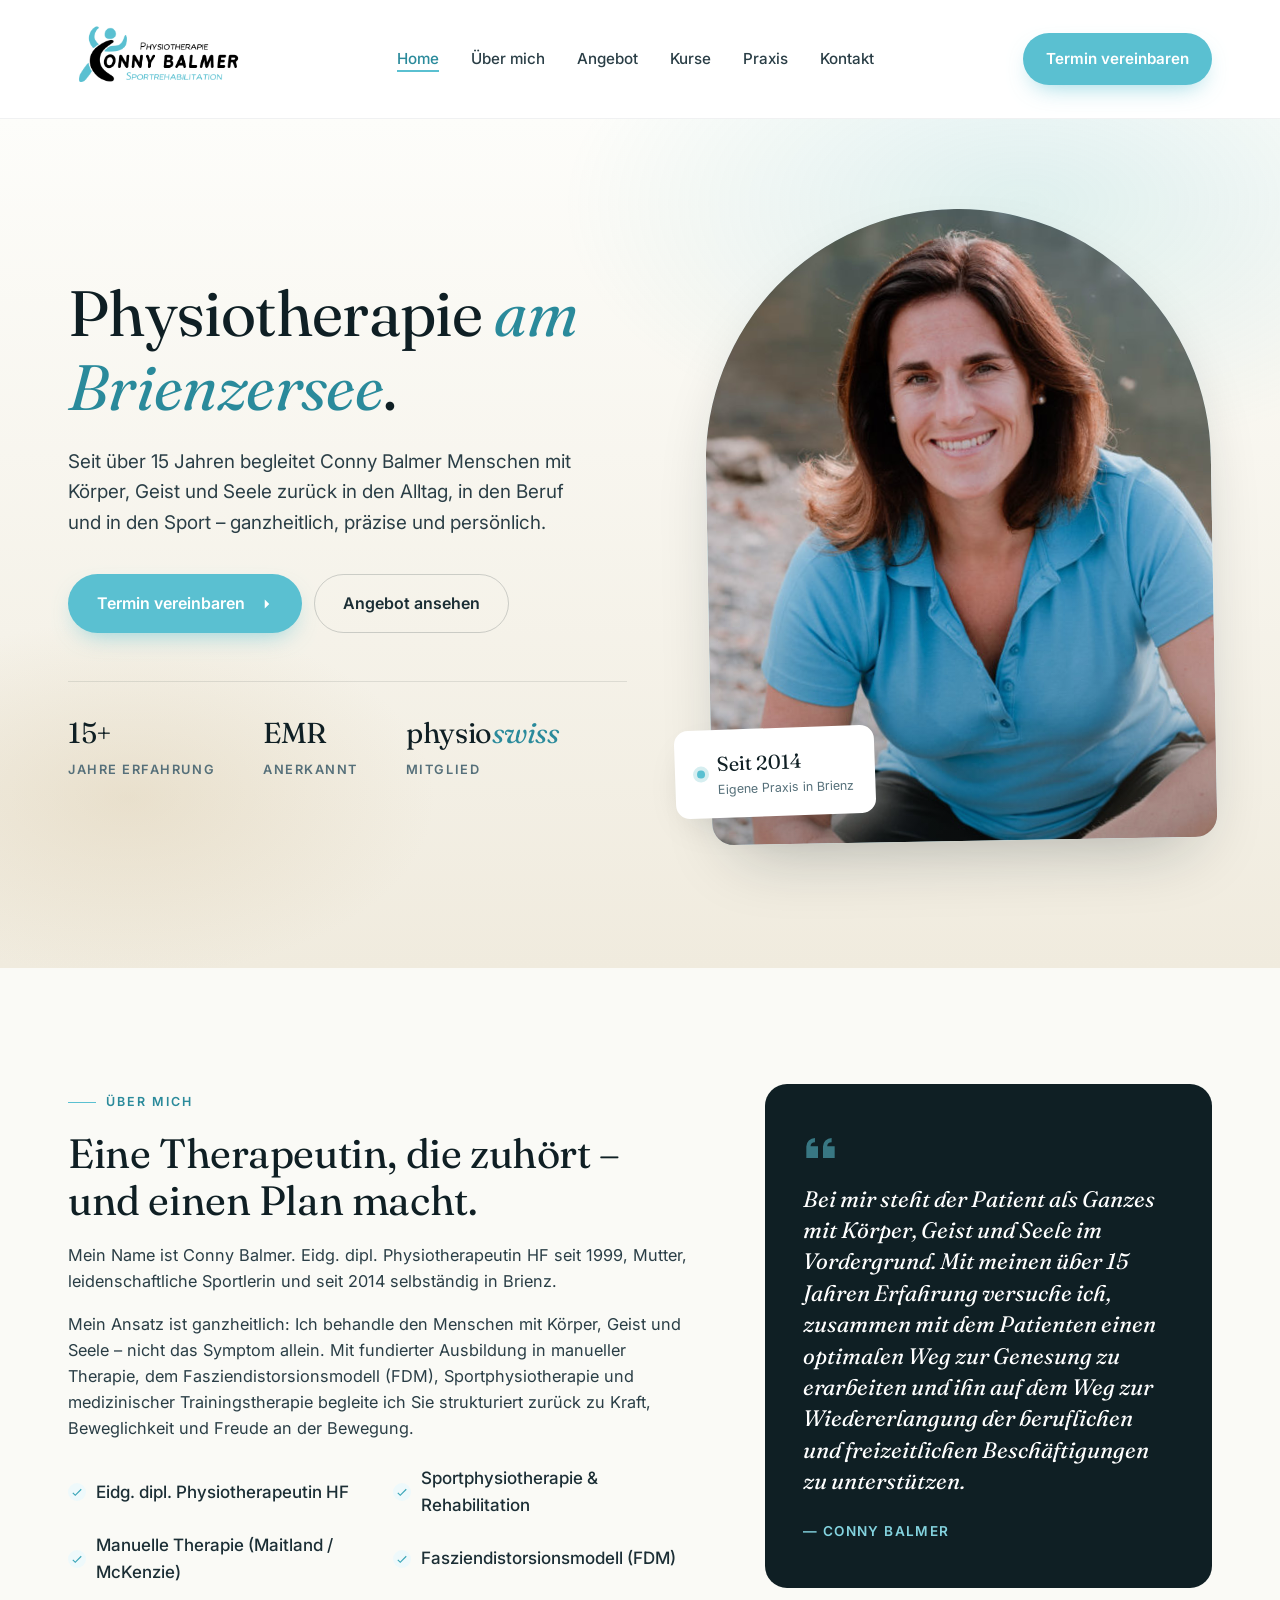
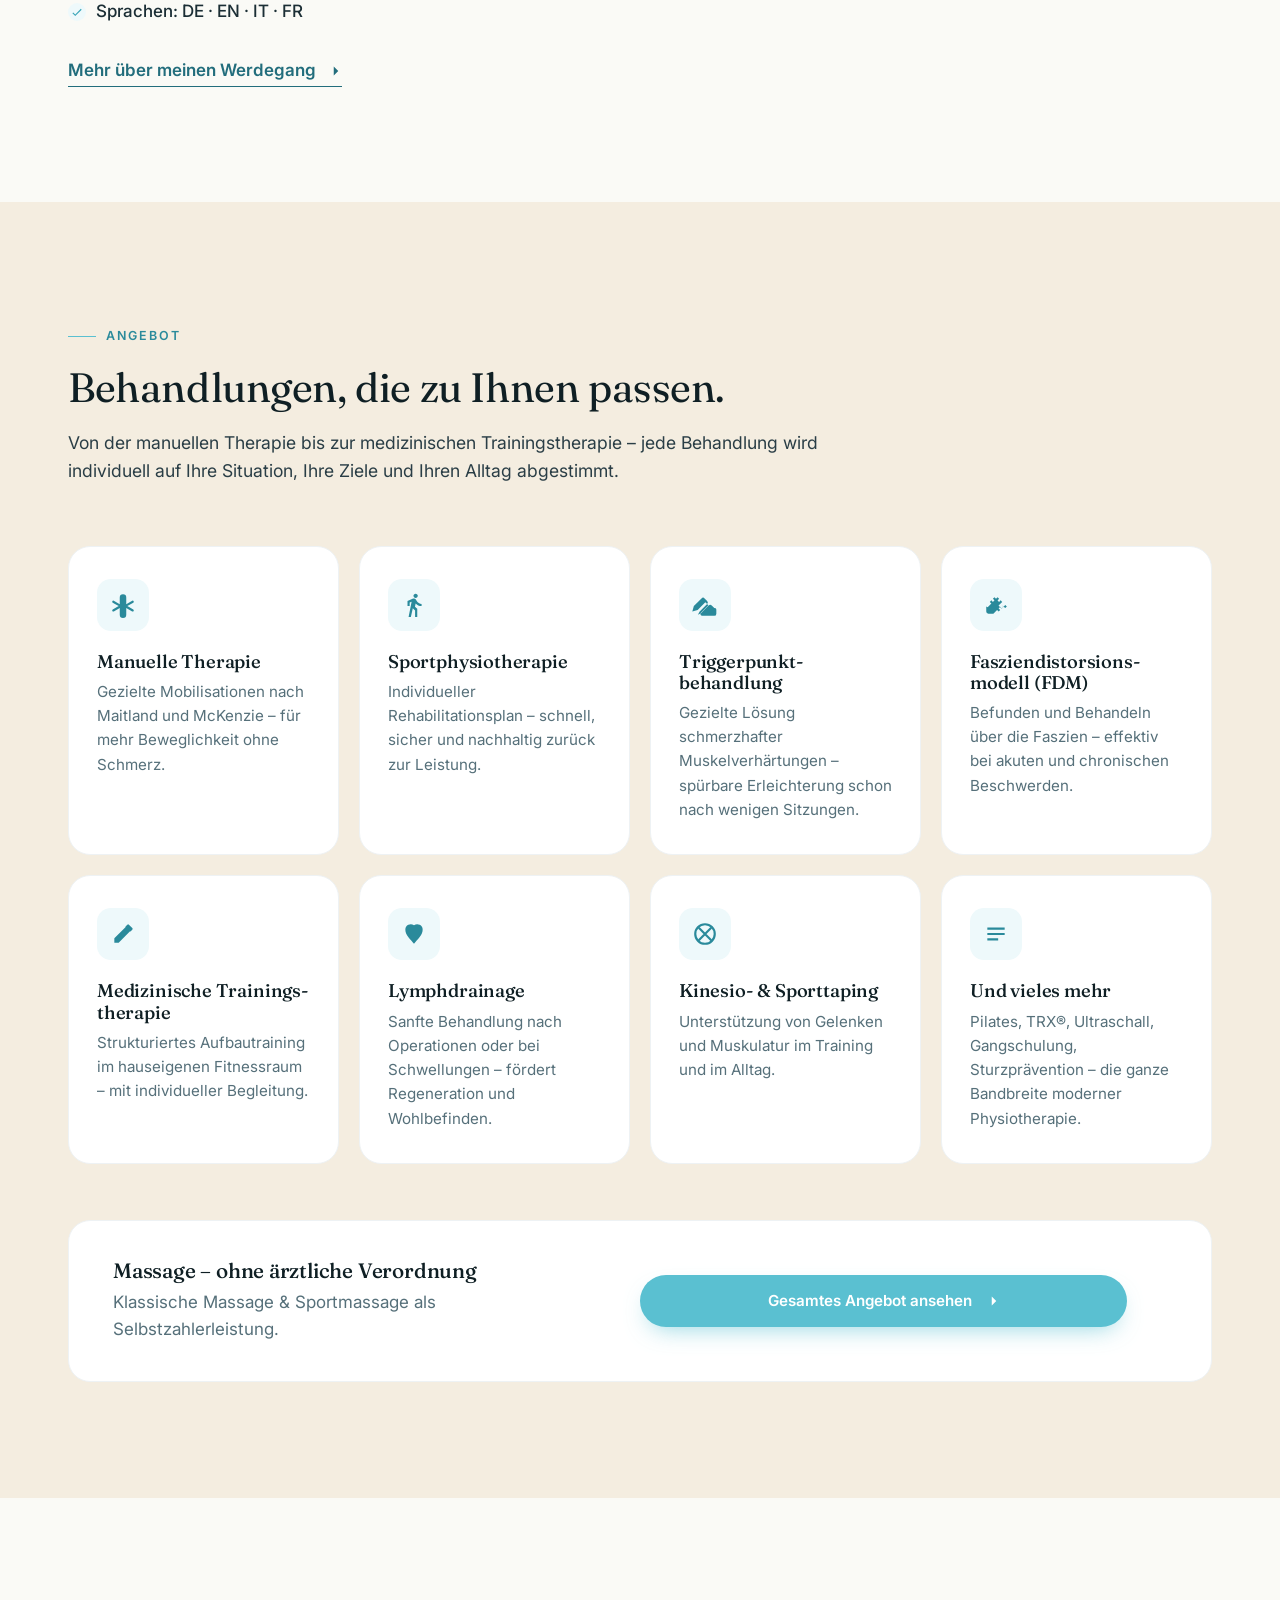
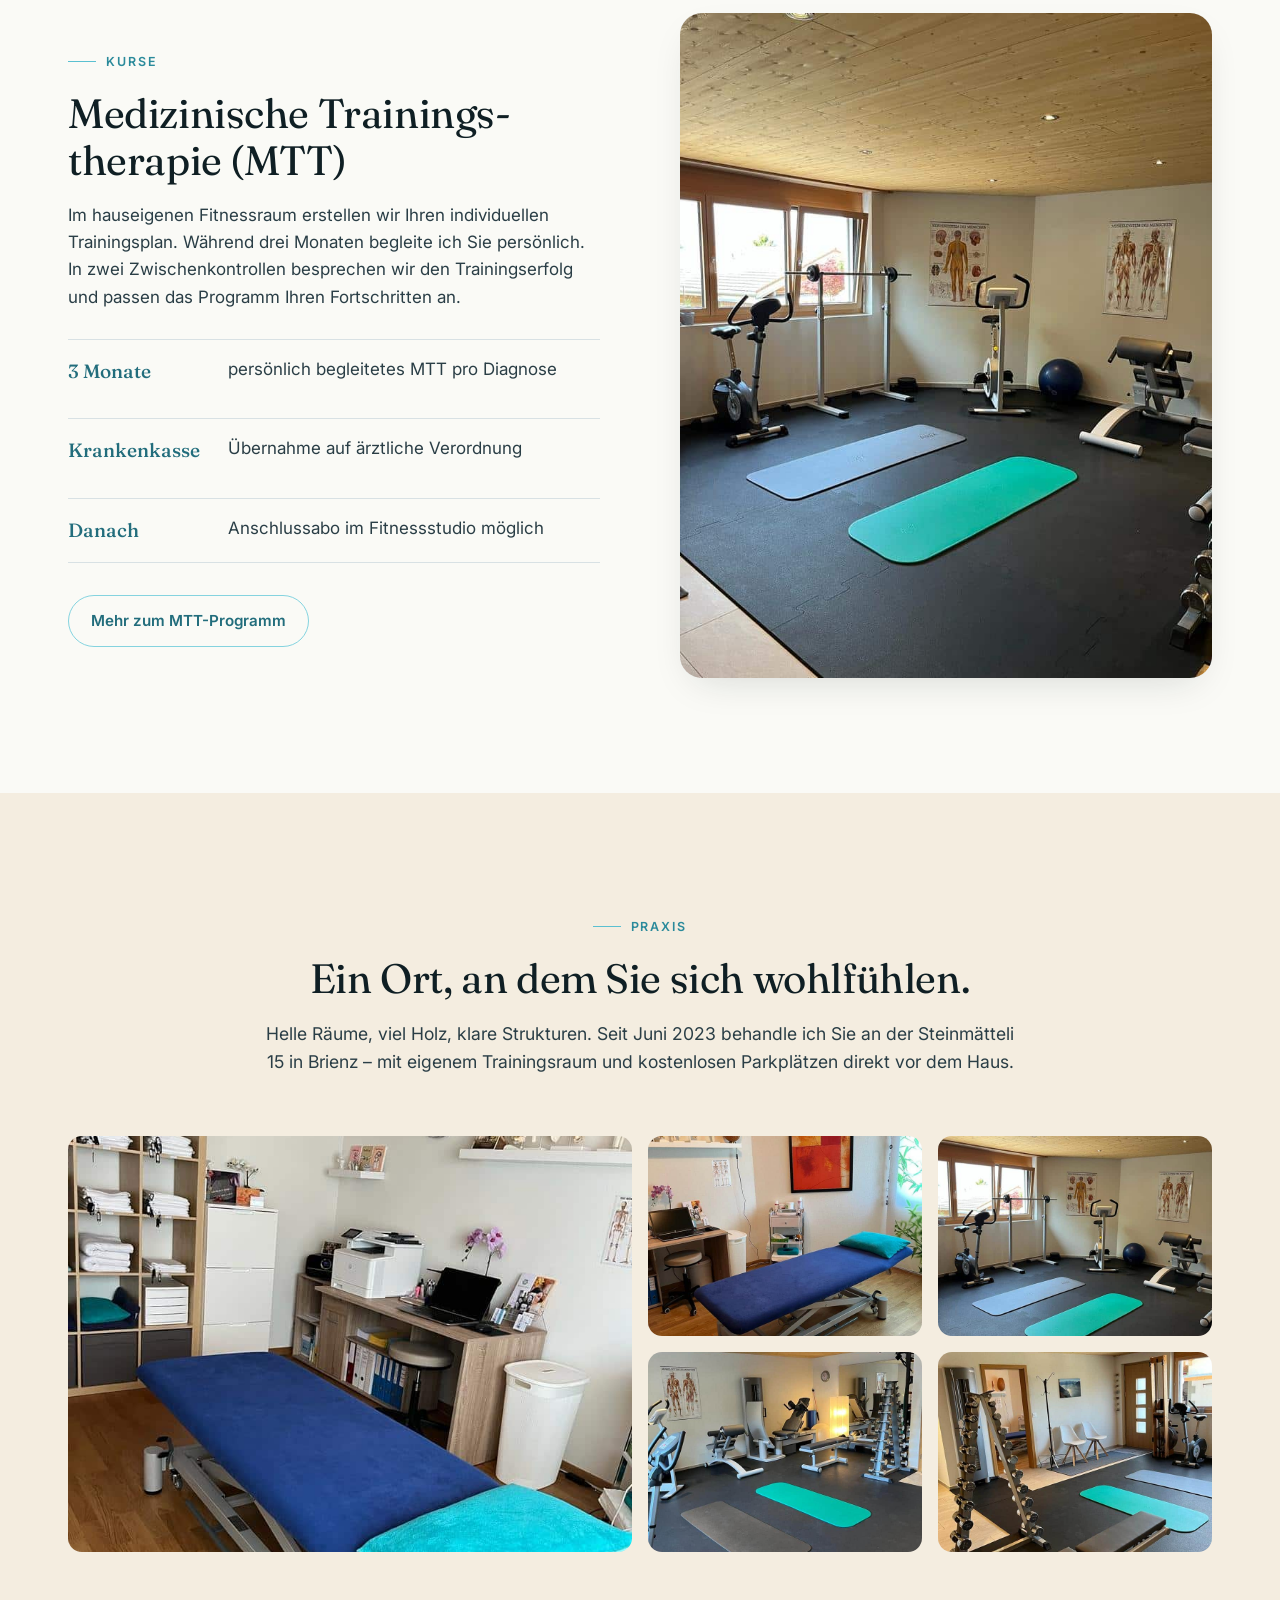
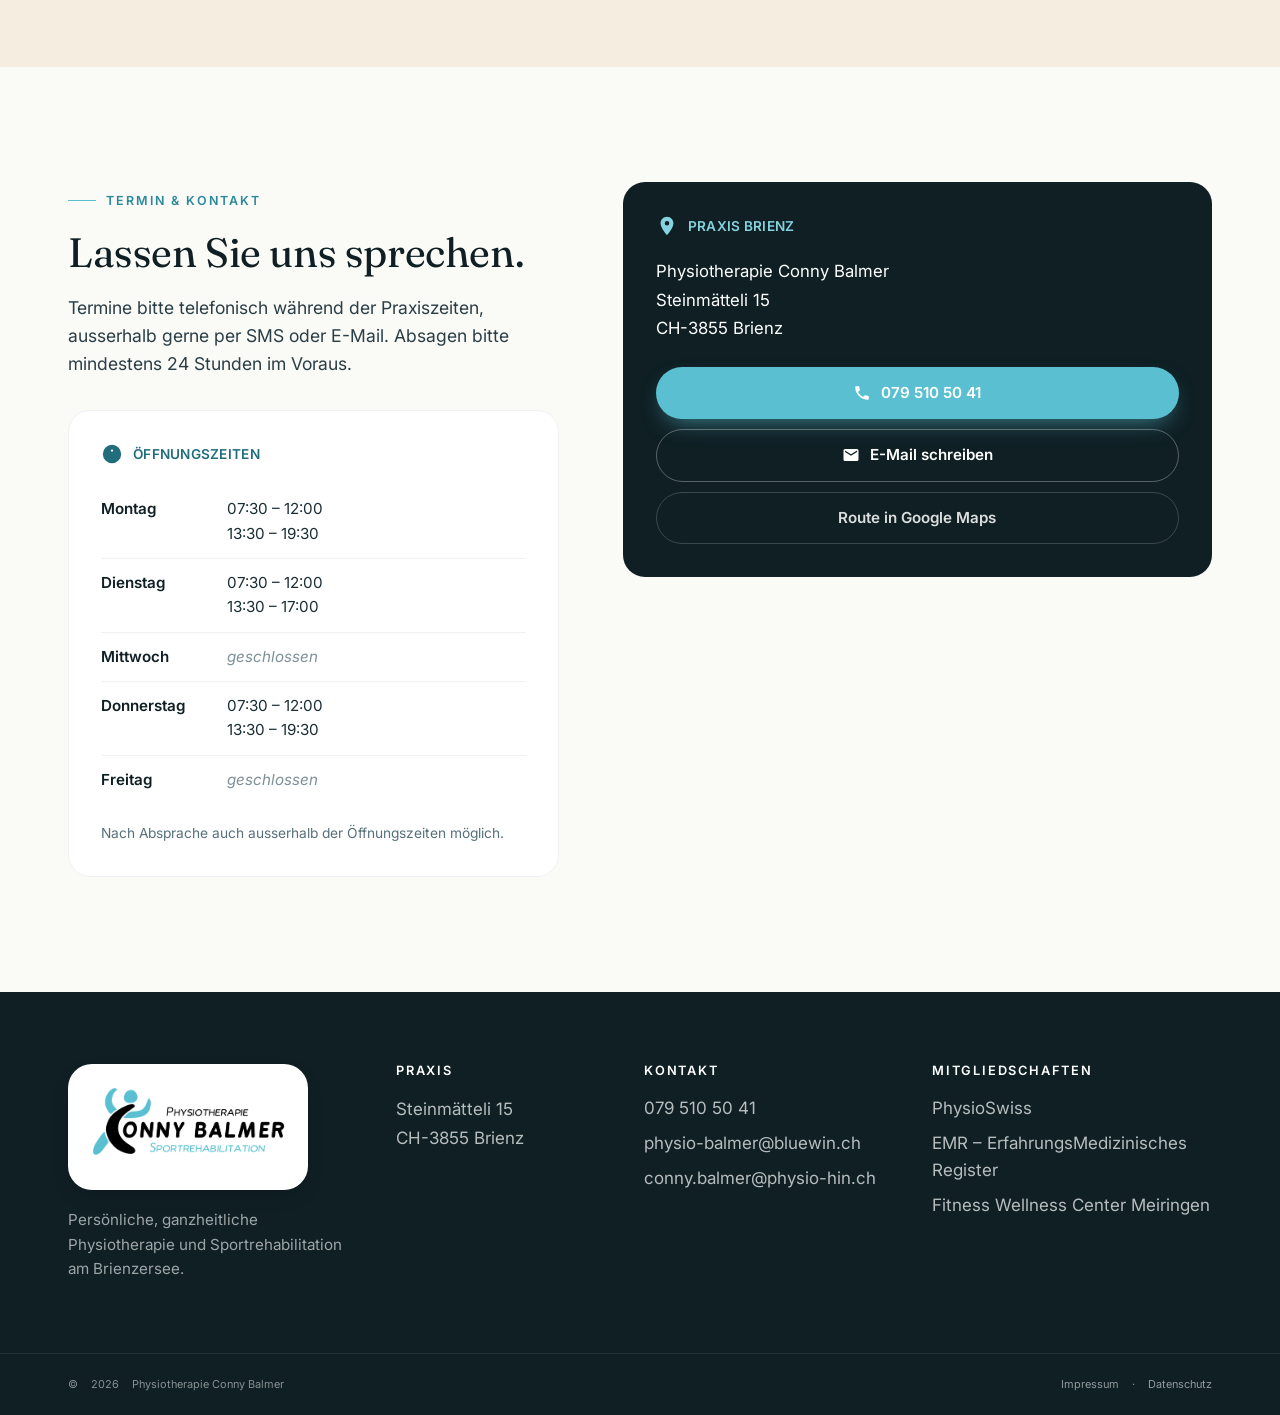
==== commit 2b90e200: "Update navigation: add Home link and set it as current page" ====
--- a/index.html
+++ b/index.html
@@ -28,6 +28,7 @@
 
         <nav class="nav" aria-label="Hauptnavigation">
           <ul class="nav__list">
+            <li><a href="index.html" aria-current="page">Home</a></li>
             <li><a href="/uber-mich" data-page="Über mich">Über mich</a></li>
             <li><a href="angebot.html">Angebot</a></li>
             <li><a href="/kurse" data-page="Kurse">Kurse</a></li>
@@ -46,6 +47,7 @@
       </div>
       <div class="nav__mobile" id="navMobile" aria-hidden="true">
         <ul>
+          <li><a href="index.html" aria-current="page">Home</a></li>
           <li><a href="/uber-mich" data-page="Über mich">Über mich</a></li>
           <li><a href="angebot.html">Angebot</a></li>
           <li><a href="/kurse" data-page="Kurse">Kurse</a></li>
--- a/assets/styles.css
+++ b/assets/styles.css
@@ -188,8 +188,8 @@
 }
 .site-header.is-scrolled .brand img { height: 60px; }
 @media (max-width: 820px) {
-  .brand img { height: 56px; }
-  .site-header.is-scrolled .brand img { height: 48px; }
+  .brand img { height: 96px; }
+  .site-header.is-scrolled .brand img { height: 76px; }
 }
 
 .nav__list {
@@ -834,9 +834,14 @@
   padding-bottom: 56px;
 }
 .site-footer__brand img {
-  width: 180px;
+  width: 240px;
+  height: auto;
+  display: block;
   margin-bottom: 18px;
-  filter: brightness(0) invert(1);
+  background: #fff;
+  padding: 2px 12px;
+  border-radius: 24px;
+  box-shadow: 0 8px 24px -12px rgba(0, 0, 0, 0.35);
 }
 .site-footer__brand p {
   font-size: 0.95rem;
@@ -935,7 +940,7 @@
   display: grid;
   grid-template-columns: 1.15fr 0.85fr;
   gap: 64px;
-  align-items: center;
+  align-items: start;
   position: relative;
 }
 .page-hero__copy h1 {
@@ -1227,13 +1232,14 @@
   .toc__grid { grid-template-columns: repeat(2, 1fr); }
   .service-row { grid-template-columns: 1fr; gap: 32px; padding: 40px 0; }
   .service-row--reverse .service-row__media { order: 0; }
-  .price-banner__inner { grid-template-columns: 1fr; padding: 28px; }
-  .price-banner { margin-top: -32px; }
+  .price-banner__inner { grid-template-columns: 1fr; padding: 48px 28px 56px; }
+  .price-banner { margin-top: 0; padding: 56px 0 64px; }
   .cta-band__inner { grid-template-columns: 1fr; gap: 28px; }
   .cta-band__actions { justify-content: flex-start; }
 }
 @media (max-width: 560px) {
   .toc__grid { grid-template-columns: 1fr; }
+  .price-banner__inner { padding: 64px 24px 72px; }
   .price-banner__prices { grid-template-columns: 1fr; }
   .price-banner__prices .btn { grid-column: span 1; }
   .page-hero__media { border-radius: 180px 180px 18px 18px; }
